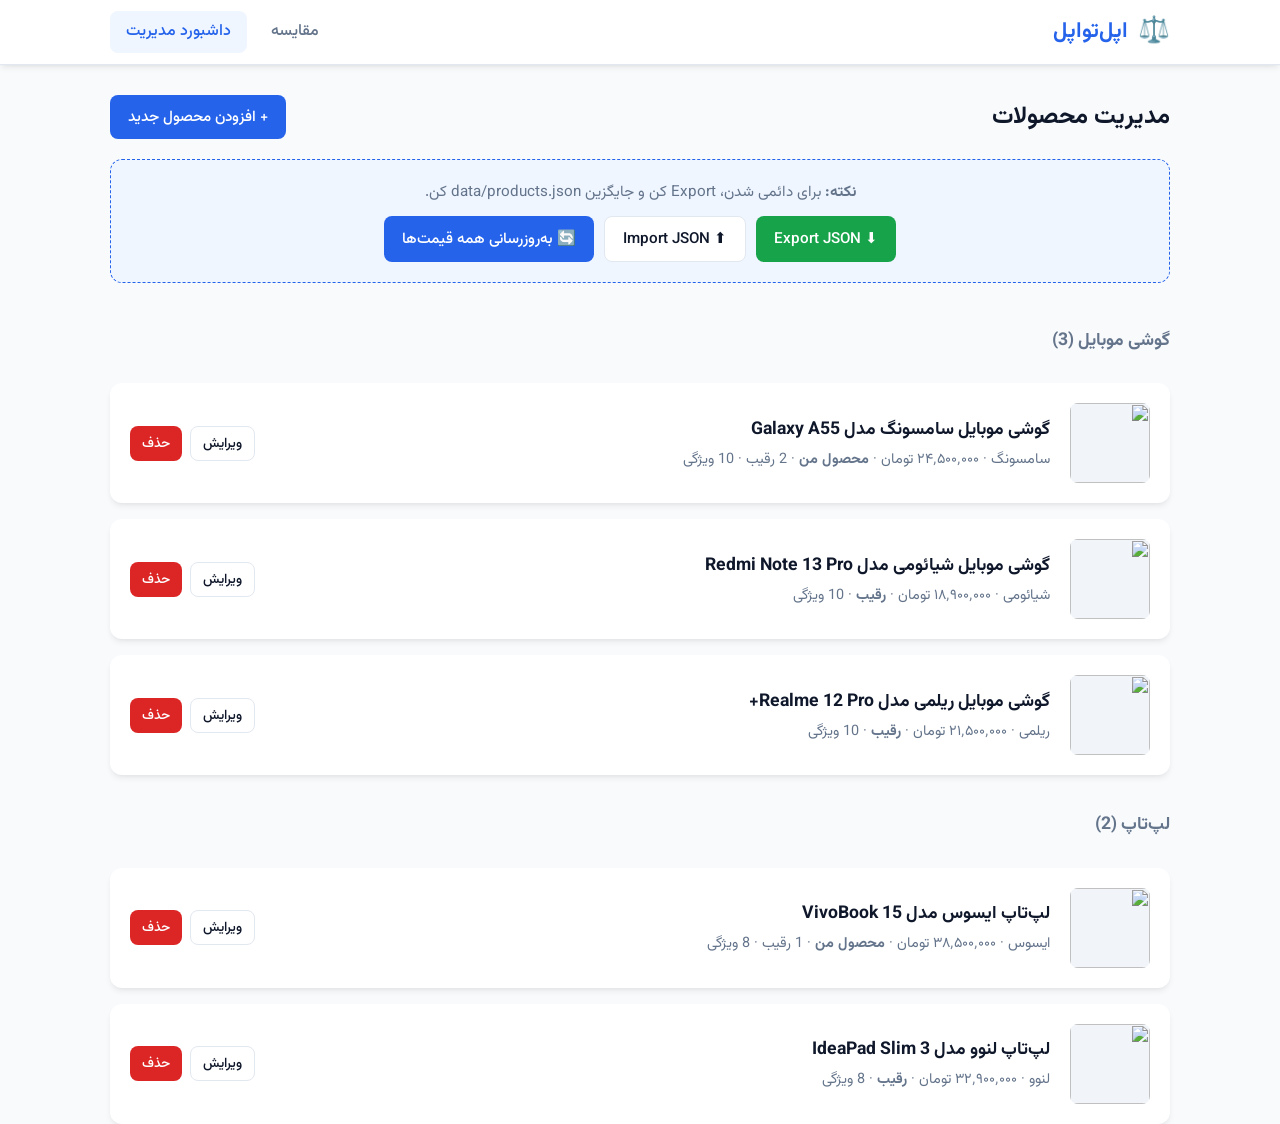
==== admin.html @ 021aa949 "Add price refresh (single + bulk) and lastPriceUpdate display" ====
<!DOCTYPE html>
<html lang="fa" dir="rtl">
<head>
  <meta charset="UTF-8">
  <meta name="viewport" content="width=device-width, initial-scale=1.0">
  <title>داشبورد مدیریت | اپل‌تو‌اپل</title>
  <link rel="stylesheet" href="css/style.css">
  <link href="https://fonts.googleapis.com/css2?family=Vazirmatn:wght@300;400;500;600;700&display=swap" rel="stylesheet">
</head>
<body>
  <header class="header">
    <div class="container">
      <div class="logo"><span class="logo-icon">⚖️</span><h1>اپل‌تو‌اپل</h1></div>
      <nav>
        <a href="index.html">مقایسه</a>
        <a href="admin.html" class="active">داشبورد مدیریت</a>
      </nav>
    </div>
  </header>
  <main class="container">
    <div class="admin-header">
      <h2>مدیریت محصولات</h2>
      <button class="btn btn-primary" onclick="openAddModal()">+ افزودن محصول جدید</button>
    </div>
    <div class="export-box">
      <p><strong>نکته:</strong> برای دائمی شدن، Export کن و جایگزین data/products.json کن.</p>
      <div class="export-actions">
        <button class="btn btn-success" onclick="exportJSON()">⬇ Export JSON</button>
        <button class="btn btn-outline" onclick="importJSON()">⬆ Import JSON</button>
        <button class="btn btn-primary" id="btnRefreshAllPrices" onclick="refreshAllPrices()">🔄 به‌روزرسانی همه قیمت‌ها</button>
      </div>
    </div>
    <div id="productList" class="product-list"></div>
  </main>
  <div class="modal-overlay" id="productModal">
    <div class="modal">
      <div class="modal-header"><h3 id="modalTitle">افزودن محصول</h3><button class="modal-close" onclick="closeModal()">×</button></div>
      <form id="productForm">
        <div class="modal-body">
          <div class="form-group"><label>نام *</label><input type="text" name="name" required></div>
          <div class="form-row">
            <div class="form-group"><label>برند</label><input type="text" name="brand"></div>
            <div class="form-group"><label>قیمت</label><input type="number" name="price"></div>
          </div>
          <div class="form-row">
            <div class="form-group"><label>نوع</label><select name="type"><option value="own">محصول من</option><option value="competitor">رقیب</option></select></div>
            <div class="form-group"><label>دسته</label><div style="display:flex;gap:6px"><select name="category" style="flex:1"></select><button type="button" class="btn btn-outline btn-sm" onclick="addNewCategory()">+</button></div></div>
          </div>
          <div class="form-group"><label>تصویر</label><input type="url" name="image"></div>
          <div class="form-group"><label>لینک دیجی‌کالا</label><div style="display:flex;gap:8px"><input type="url" name="digikalaUrl" style="flex:1"><button type="button" class="btn btn-primary btn-sm" onclick="tryFetchDigikala()">دریافت از دیجی‌کالا</button></div></div>
          <div class="form-group" id="competitorsSection"><label>رقبا</label><div id="competitorsSelectContainer" class="competitors-box"></div></div>
          <div class="form-group"><label>ویژگی‌ها</label><div class="features-editor"><div id="featuresContainer"></div><button type="button" class="btn btn-outline btn-sm" onclick="addFeatureRow()">+ ویژگی</button></div></div>
        </div>
        <div class="modal-footer"><button type="button" class="btn btn-outline" onclick="closeModal()">انصراف</button><button type="submit" class="btn btn-primary">ذخیره</button></div>
      </form>
    </div>
  </div>
  <div id="toast" class="toast"></div>
  <script src="js/digikala.js"></script>
  <script src="js/app-part1.js"></script>
  <script src="js/app-part2.js"></script>
</body>
</html>
---- css/style.css ----
:root {
  --primary: #2563eb;
  --primary-dark: #1d4ed8;
  --success: #16a34a;
  --danger: #dc2626;
  --warning: #d97706;
  --bg: #f8fafc;
  --card: #ffffff;
  --text: #0f172a;
  --text-muted: #64748b;
  --border: #e2e8f0;
  --shadow: 0 4px 6px -1px rgb(0 0 0 / 0.07), 0 2px 4px -2px rgb(0 0 0 / 0.05);
  --radius: 12px;
}

* {
  margin: 0;
  padding: 0;
  box-sizing: border-box;
}

body {
  font-family: 'Vazirmatn', Tahoma, sans-serif;
  background: var(--bg);
  color: var(--text);
  line-height: 1.6;
  min-height: 100vh;
}

.container {
  max-width: 1100px;
  margin: 0 auto;
  padding: 0 20px;
}

/* Header */
.header {
  background: var(--card);
  border-bottom: 1px solid var(--border);
  position: sticky;
  top: 0;
  z-index: 100;
  box-shadow: var(--shadow);
}

.header .container {
  display: flex;
  align-items: center;
  justify-content: space-between;
  height: 64px;
}

.logo {
  display: flex;
  align-items: center;
  gap: 10px;
}

.logo-icon {
  font-size: 1.6rem;
}

.logo h1 {
  font-size: 1.35rem;
  font-weight: 700;
  color: var(--primary);
}

nav {
  display: flex;
  gap: 8px;
}

nav a {
  text-decoration: none;
  color: var(--text-muted);
  padding: 8px 16px;
  border-radius: 8px;
  font-weight: 500;
  transition: all 0.2s;
}

nav a:hover,
nav a.active {
  background: #eff6ff;
  color: var(--primary);
}

/* Hero */
.hero {
  text-align: center;
  padding: 40px 0 30px;
}

.hero h2 {
  font-size: 1.8rem;
  margin-bottom: 8px;
}

.hero p {
  color: var(--text-muted);
  font-size: 1.05rem;
}

/* Compare Controls */
.compare-controls {
  display: flex;
  align-items: flex-end;
  gap: 20px;
  background: var(--card);
  padding: 24px;
  border-radius: var(--radius);
  box-shadow: var(--shadow);
  margin-bottom: 30px;
  flex-wrap: wrap;
  justify-content: center;
}

.select-group {
  flex: 1;
  min-width: 220px;
}

.select-group label {
  display: block;
  font-size: 0.9rem;
  font-weight: 500;
  margin-bottom: 6px;
  color: var(--text-muted);
}

select {
  width: 100%;
  padding: 12px 14px;
  border: 1.5px solid var(--border);
  border-radius: 8px;
  font-family: inherit;
  font-size: 1rem;
  background: white;
  cursor: pointer;
  transition: border-color 0.2s;
}

select:focus {
  outline: none;
  border-color: var(--primary);
}

.vs-badge {
  background: var(--primary);
  color: white;
  font-weight: 700;
  font-size: 0.9rem;
  padding: 10px 16px;
  border-radius: 50px;
  align-self: center;
}

/* Comparison Result */
.comparison-result {
  margin-bottom: 50px;
}

.product-cards {
  display: grid;
  grid-template-columns: 1fr 1fr;
  gap: 20px;
  margin-bottom: 30px;
}

.product-card {
  background: var(--card);
  border-radius: var(--radius);
  box-shadow: var(--shadow);
  overflow: hidden;
  border: 2px solid transparent;
  transition: border-color 0.2s;
}

.product-card.winner {
  border-color: var(--success);
}

.product-card .card-header {
  padding: 20px;
  text-align: center;
  border-bottom: 1px solid var(--border);
  position: relative;
}

.product-card .card-header img {
  width: 140px;
  height: 140px;
  object-fit: contain;
  margin-bottom: 12px;
  background: #f1f5f9;
  border-radius: 8px;
}

.product-card .card-header h3 {
  font-size: 1.15rem;
  margin-bottom: 4px;
}

.product-card .price {
  color: var(--primary);
  font-weight: 700;
  font-size: 1.2rem;
}

.product-card .brand {
  color: var(--text-muted);
  font-size: 0.9rem;
}

.badge-own {
  position: absolute;
  top: 12px;
  right: 12px;
  background: var(--primary);
  color: white;
  font-size: 0.75rem;
  padding: 3px 10px;
  border-radius: 20px;
}

.badge-competitor {
  position: absolute;
  top: 12px;
  right: 12px;
  background: var(--warning);
  color: white;
  font-size: 0.75rem;
  padding: 3px 10px;
  border-radius: 20px;
}

/* Features Table */
.features-table {
  background: var(--card);
  border-radius: var(--radius);
  box-shadow: var(--shadow);
  overflow: hidden;
}

.features-table table {
  width: 100%;
  border-collapse: collapse;
}

.features-table th,
.features-table td {
  padding: 14px 18px;
  text-align: center;
  border-bottom: 1px solid var(--border);
}

.features-table th {
  background: #f1f5f9;
  font-weight: 600;
  font-size: 0.95rem;
}

.features-table td:first-child {
  text-align: right;
  font-weight: 500;
  background: #f8fafc;
  width: 30%;
}

.features-table tr:last-child td {
  border-bottom: none;
}

.features-table .better {
  background: #dcfce7;
  color: var(--success);
  font-weight: 600;
}

.features-table .worse {
  background: #fee2e2;
  color: var(--danger);
}

.features-table .equal {
  background: #f1f5f9;
}

.digikala-link {
  display: inline-block;
  margin-top: 10px;
  font-size: 0.85rem;
  color: var(--primary);
  text-decoration: none;
}

.digikala-link:hover {
  text-decoration: underline;
}

/* Empty State */
.empty-state {
  text-align: center;
  padding: 60px 20px;
  color: var(--text-muted);
}

.empty-icon {
  font-size: 3.5rem;
  margin-bottom: 16px;
}

.empty-state h3 {
  font-size: 1.3rem;
  color: var(--text);
  margin-bottom: 8px;
}

.hidden {
  display: none !important;
}

/* Footer */
.footer {
  text-align: center;
  padding: 30px 0;
  color: var(--text-muted);
  font-size: 0.9rem;
  border-top: 1px solid var(--border);
  margin-top: 40px;
}

/* Admin Page */
.admin-header {
  display: flex;
  justify-content: space-between;
  align-items: center;
  margin: 30px 0 20px;
  flex-wrap: wrap;
  gap: 12px;
}

.admin-header h2 {
  font-size: 1.5rem;
}

.btn {
  display: inline-flex;
  align-items: center;
  gap: 6px;
  padding: 10px 18px;
  border: none;
  border-radius: 8px;
  font-family: inherit;
  font-size: 0.95rem;
  font-weight: 500;
  cursor: pointer;
  transition: all 0.2s;
  text-decoration: none;
}

.btn-primary {
  background: var(--primary);
  color: white;
}

.btn-primary:hover {
  background: var(--primary-dark);
}

.btn-success {
  background: var(--success);
  color: white;
}

.btn-danger {
  background: var(--danger);
  color: white;
}

.btn-outline {
  background: white;
  border: 1.5px solid var(--border);
  color: var(--text);
}

.btn-outline:hover {
  border-color: var(--primary);
  color: var(--primary);
}

.btn-sm {
  padding: 6px 12px;
  font-size: 0.85rem;
}

/* Product List */
.product-list {
  display: grid;
  gap: 16px;
}

.product-item {
  background: var(--card);
  border-radius: var(--radius);
  box-shadow: var(--shadow);
  padding: 20px;
  display: flex;
  align-items: center;
  gap: 20px;
  flex-wrap: wrap;
}

.product-item img {
  width: 80px;
  height: 80px;
  object-fit: contain;
  background: #f1f5f9;
  border-radius: 8px;
}

.product-item .info {
  flex: 1;
  min-width: 200px;
}

.product-item .info h3 {
  font-size: 1.1rem;
  margin-bottom: 4px;
}

.product-item .info .meta {
  color: var(--text-muted);
  font-size: 0.9rem;
}

.product-item .actions {
  display: flex;
  gap: 8px;
  flex-wrap: wrap;
}

/* Modal */
.modal-overlay {
  position: fixed;
  inset: 0;
  background: rgba(15, 23, 42, 0.5);
  display: flex;
  align-items: center;
  justify-content: center;
  z-index: 200;
  padding: 20px;
  opacity: 0;
  visibility: hidden;
  transition: all 0.25s;
}

.modal-overlay.open {
  opacity: 1;
  visibility: visible;
}

.modal {
  background: var(--card);
  border-radius: var(--radius);
  width: 100%;
  max-width: 640px;
  max-height: 90vh;
  overflow-y: auto;
  box-shadow: 0 20px 40px rgba(0,0,0,0.15);
  transform: translateY(20px);
  transition: transform 0.25s;
}

.modal-overlay.open .modal {
  transform: translateY(0);
}

.modal-header {
  display: flex;
  justify-content: space-between;
  align-items: center;
  padding: 18px 24px;
  border-bottom: 1px solid var(--border);
}

.modal-header h3 {
  font-size: 1.2rem;
}

.modal-close {
  background: none;
  border: none;
  font-size: 1.5rem;
  cursor: pointer;
  color: var(--text-muted);
  line-height: 1;
}

.modal-body {
  padding: 24px;
}

.form-group {
  margin-bottom: 18px;
}

.form-group label {
  display: block;
  font-weight: 500;
  margin-bottom: 6px;
  font-size: 0.9rem;
}

.form-group input,
.form-group textarea,
.form-group select {
  width: 100%;
  padding: 10px 14px;
  border: 1.5px solid var(--border);
  border-radius: 8px;
  font-family: inherit;
  font-size: 0.95rem;
  transition: border-color 0.2s;
}

.form-group input:focus,
.form-group textarea:focus {
  outline: none;
  border-color: var(--primary);
}

.form-row {
  display: grid;
  grid-template-columns: 1fr 1fr;
  gap: 16px;
}

.features-editor {
  border: 1.5px solid var(--border);
  border-radius: 8px;
  padding: 12px;
  background: #f8fafc;
}

.feature-row {
  display: flex;
  gap: 8px;
  margin-bottom: 8px;
  align-items: center;
}

.feature-row input {
  flex: 1;
  padding: 8px 12px;
  border: 1px solid var(--border);
  border-radius: 6px;
  font-family: inherit;
}

.feature-row .btn-remove {
  background: #fee2e2;
  color: var(--danger);
  border: none;
  width: 36px;
  height: 36px;
  border-radius: 6px;
  cursor: pointer;
  font-size: 1.1rem;
}

.modal-footer {
  padding: 16px 24px;
  border-top: 1px solid var(--border);
  display: flex;
  justify-content: flex-end;
  gap: 10px;
}

/* Toast */
.toast {
  position: fixed;
  bottom: 30px;
  left: 50%;
  transform: translateX(-50%) translateY(100px);
  background: #0f172a;
  color: white;
  padding: 14px 24px;
  border-radius: 10px;
  font-size: 0.95rem;
  z-index: 300;
  opacity: 0;
  transition: all 0.3s;
  box-shadow: 0 10px 25px rgba(0,0,0,0.2);
}

.toast.show {
  transform: translateX(-50%) translateY(0);
  opacity: 1;
}

.toast.success {
  background: var(--success);
}

.toast.error {
  background: var(--danger);
}

/* Export / Import box */
.export-box {
  background: #eff6ff;
  border: 1.5px dashed var(--primary);
  border-radius: var(--radius);
  padding: 20px;
  margin-bottom: 24px;
  text-align: center;
}

.export-box p {
  margin-bottom: 12px;
  color: var(--text-muted);
  font-size: 0.95rem;
}

.export-actions {
  display: flex;
  gap: 10px;
  justify-content: center;
  flex-wrap: wrap;
}

/* Responsive */
@media (max-width: 700px) {
  .product-cards {
    grid-template-columns: 1fr;
  }

  .compare-controls {
    flex-direction: column;
    align-items: stretch;
  }

  .vs-badge {
    align-self: center;
  }

  .form-row {
    grid-template-columns: 1fr;
  }

  .product-item {
    flex-direction: column;
    text-align: center;
  }

  .product-item .actions {
    justify-content: center;
  }
}

/* Competitors multi-select box */
.competitors-box {
  background: white;
  border: 1.5px solid var(--border);
  border-radius: 8px;
  padding: 10px 12px;
  min-height: 48px;
  max-height: 160px;
  overflow-y: auto;
  display: flex;
  flex-wrap: wrap;
  gap: 8px;
  align-items: flex-start;
}

.competitors-box .hint {
  color: var(--text-muted);
  font-size: 0.9rem;
}

.competitor-chip {
  display: inline-flex;
  align-items: center;
  gap: 6px;
  background: #f1f5f9;
  border: 1px solid var(--border);
  border-radius: 20px;
  padding: 5px 12px;
  font-size: 0.85rem;
  cursor: pointer;
  transition: all 0.15s;
  user-select: none;
}

.competitor-chip:hover {
  border-color: var(--primary);
}

.competitor-chip.selected {
  background: #dbeafe;
  border-color: var(--primary);
  color: var(--primary);
  font-weight: 500;
}

.competitor-chip input {
  display: none;
}

/* Multi-column comparison */
.product-cards.multi {
  display: grid;
  gap: 16px;
}

.product-cards.multi.cols-2 { grid-template-columns: repeat(2, 1fr); }
.product-cards.multi.cols-3 { grid-template-columns: repeat(3, 1fr); }
.product-cards.multi.cols-4 { grid-template-columns: repeat(4, 1fr); }

@media (max-width: 900px) {
  .product-cards.multi.cols-3,
  .product-cards.multi.cols-4 {
    grid-template-columns: repeat(2, 1fr);
  }
}

@media (max-width: 600px) {
  .product-cards.multi {
    grid-template-columns: 1fr !important;
  }
}

.features-table th:first-child,
.features-table td:first-child {
  position: sticky;
  right: 0;
  z-index: 1;
}

.category-badge {
  display: inline-block;
  background: #f1f5f9;
  color: var(--text-muted);
  font-size: 0.75rem;
  padding: 2px 8px;
  border-radius: 12px;
  margin-top: 4px;
}
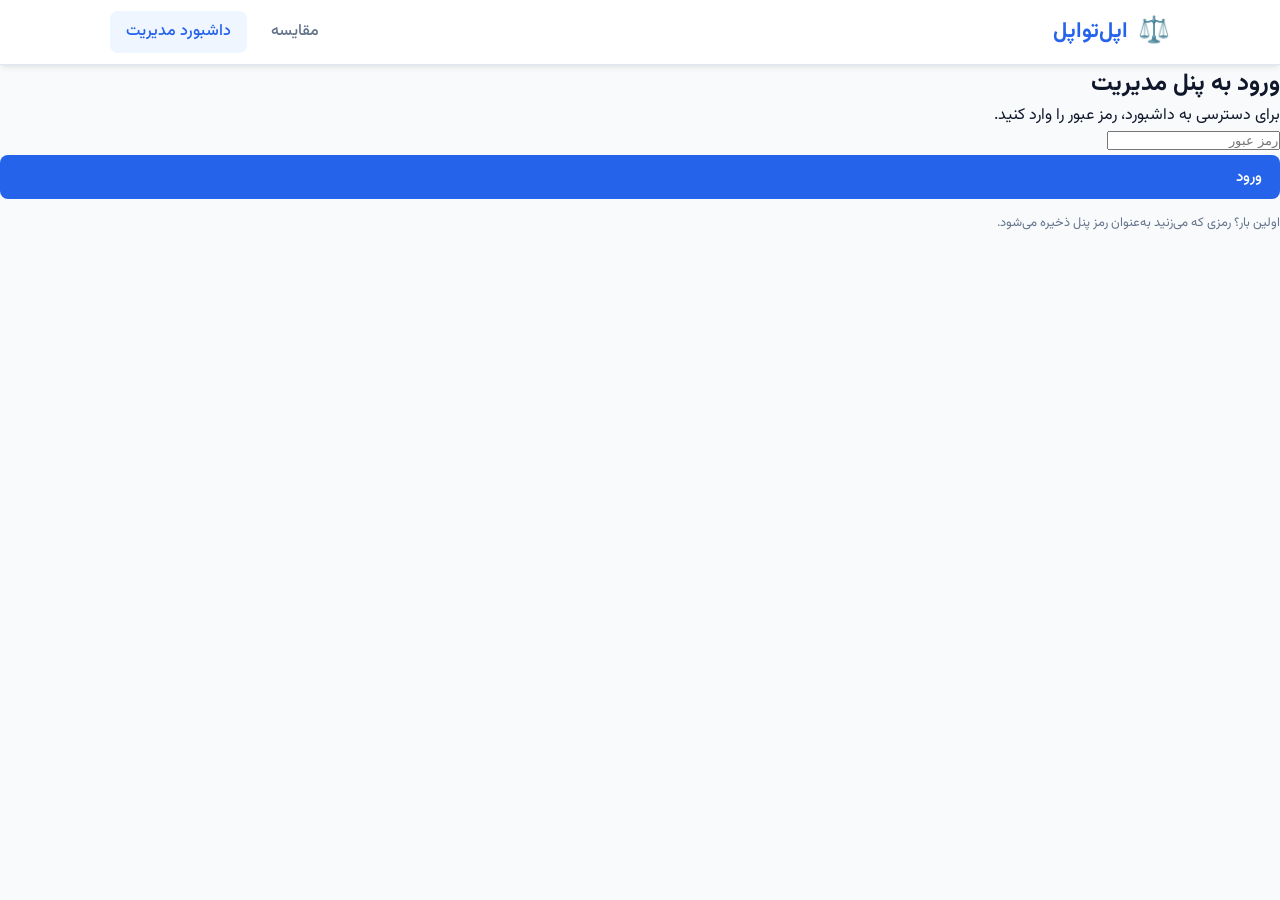
==== commit 3f6ff7f5: "Admin login gate + auth script" ====
--- a/admin.html
+++ b/admin.html
@@ -17,10 +17,24 @@
       </nav>
     </div>
   </header>
-  <main class="container">
+
+  <div id="loginGate" class="login-gate">
+    <h2>ورود به پنل مدیریت</h2>
+    <p>برای دسترسی به داشبورد، رمز عبور را وارد کنید.</p>
+    <div id="loginError" class="login-error" style="display:none"></div>
+    <input type="password" id="adminPassword" placeholder="رمز عبور" autocomplete="current-password">
+    <button class="btn btn-primary" style="width:100%" onclick="tryAdminLogin()">ورود</button>
+    <p style="margin-top:14px;font-size:0.8rem;color:var(--text-muted)">اولین بار؟ رمزی که می‌زنید به‌عنوان رمز پنل ذخیره می‌شود.</p>
+  </div>
+
+  <main class="container" id="adminMain" style="display:none">
     <div class="admin-header">
       <h2>مدیریت محصولات</h2>
-      <button class="btn btn-primary" onclick="openAddModal()">+ افزودن محصول جدید</button>
+      <div style="display:flex;gap:8px;flex-wrap:wrap">
+        <button class="btn btn-outline btn-sm" onclick="changeAdminPassword()">تغییر رمز</button>
+        <button class="btn btn-outline btn-sm" onclick="adminLogout()">خروج</button>
+        <button class="btn btn-primary" onclick="openAddModal()">+ افزودن محصول جدید</button>
+      </div>
     </div>
     <div class="export-box">
       <p><strong>نکته:</strong> برای دائمی شدن، Export کن و جایگزین data/products.json کن.</p>
@@ -32,6 +46,7 @@
     </div>
     <div id="productList" class="product-list"></div>
   </main>
+
   <div class="modal-overlay" id="productModal">
     <div class="modal">
       <div class="modal-header"><h3 id="modalTitle">افزودن محصول</h3><button class="modal-close" onclick="closeModal()">×</button></div>
@@ -59,5 +74,6 @@
   <script src="js/digikala.js"></script>
   <script src="js/app-part1.js"></script>
   <script src="js/app-part2.js"></script>
+  <script src="js/admin-auth.js"></script>
 </body>
 </html>
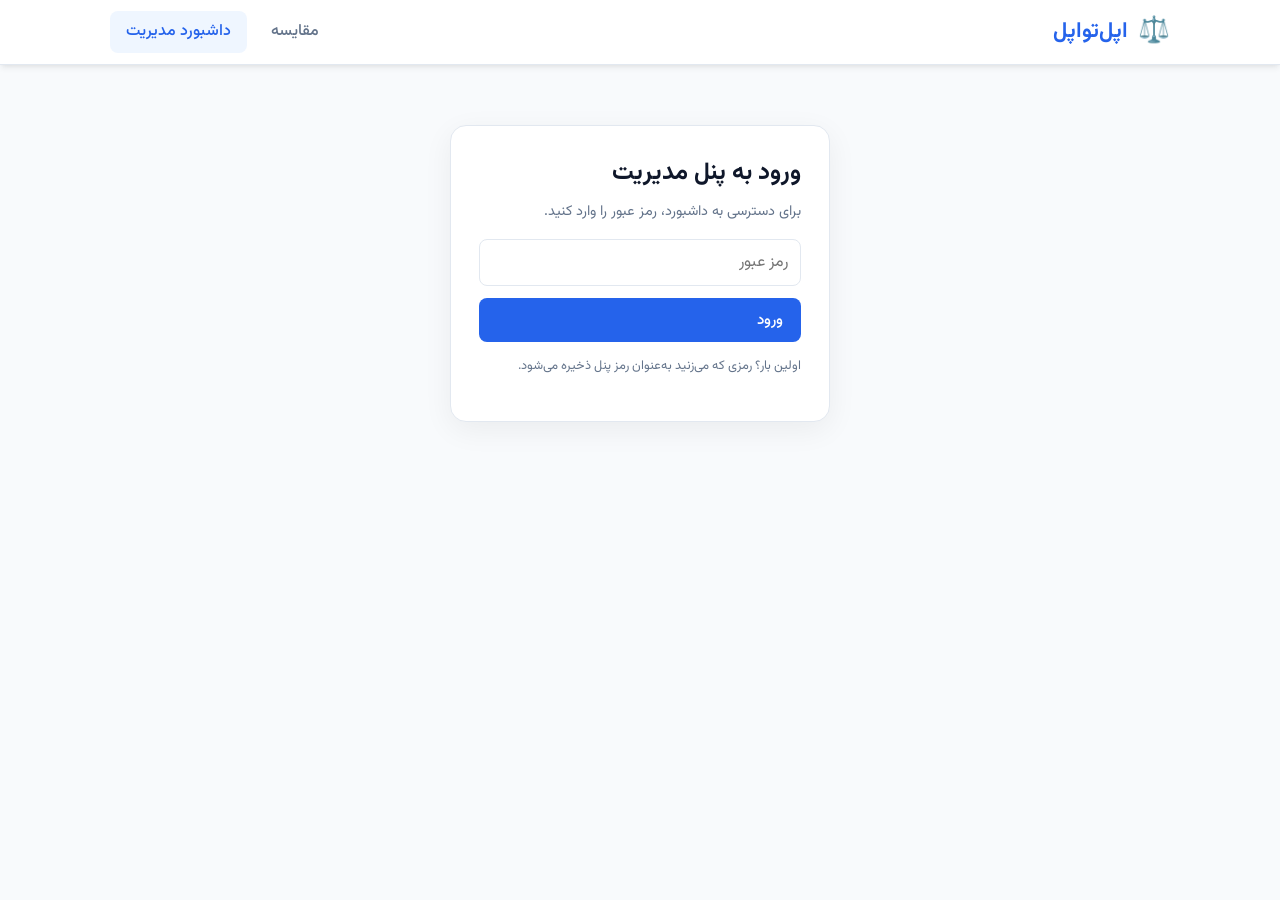
==== commit cdfe00e2: "Load compare.css on admin for login styles" ====
--- a/admin.html
+++ b/admin.html
@@ -5,6 +5,7 @@
   <meta name="viewport" content="width=device-width, initial-scale=1.0">
   <title>داشبورد مدیریت | اپل‌تو‌اپل</title>
   <link rel="stylesheet" href="css/style.css">
+  <link rel="stylesheet" href="css/compare.css">
   <link href="https://fonts.googleapis.com/css2?family=Vazirmatn:wght@300;400;500;600;700&display=swap" rel="stylesheet">
 </head>
 <body>
--- a/css/compare.css
+++ b/css/compare.css
@@ -0,0 +1,37 @@
+/* Comparison aligned table */
+.compare-toolbar{display:flex;gap:10px;flex-wrap:wrap;margin-bottom:16px}
+.compare-table-wrap{overflow-x:auto;border-radius:12px;border:1px solid var(--border,#e5e7eb);background:#fff}
+.compare-table{width:100%;border-collapse:collapse;min-width:640px}
+.compare-table th,.compare-table td{border:1px solid var(--border,#e5e7eb);padding:10px 12px;vertical-align:top;text-align:center}
+.compare-table th.feat-col,.compare-table td.feat-col{text-align:right;background:#f8fafc;font-weight:600;width:140px;min-width:120px;position:sticky;right:0;z-index:2}
+.compare-table thead th.product-col{background:#fff;min-width:160px;max-width:220px}
+.cmp-head{display:flex;flex-direction:column;align-items:center;gap:6px}
+.cmp-img{width:100px;height:100px;object-fit:contain;border-radius:8px;background:#f9fafb}
+.cmp-name{font-size:.9rem;font-weight:600;line-height:1.4}
+.cmp-brand{font-size:.8rem;color:var(--text-muted,#6b7280)}
+.cmp-price{font-size:1rem;font-weight:700;color:var(--primary,#2563eb)}
+.cmp-updated{font-size:.72rem;color:var(--text-muted,#6b7280)}
+.cmp-link{font-size:.75rem;color:var(--primary,#2563eb);text-decoration:none}
+.btn-history{border:1px solid var(--border,#e5e7eb);background:#f8fafc;border-radius:6px;padding:4px 8px;font-size:.75rem;cursor:pointer;font-family:inherit}
+.btn-history:hover{background:#eef2ff}
+.compare-table td.better{background:#ecfdf5;color:#065f46}
+.compare-table td.worse{background:#fef2f2;color:#991b1b}
+.compare-table td.equal{background:#fff}
+.price-history-list{list-style:none;padding:0;margin:0}
+.price-history-list li{display:flex;justify-content:space-between;padding:6px 0;border-bottom:1px solid #f1f5f9;font-size:.9rem}
+.ai-box{margin-top:20px;padding:16px;border-radius:12px;border:1px solid #c7d2fe;background:#eef2ff}
+.ai-box.hidden{display:none}
+.ai-box-header{display:flex;justify-content:space-between;align-items:center;margin-bottom:10px}
+.ai-text{white-space:pre-wrap;font-family:inherit;font-size:.9rem;line-height:1.7;background:#fff;padding:12px;border-radius:8px;max-height:360px;overflow:auto}
+.ai-hint{font-size:.8rem;color:var(--text-muted,#6b7280);margin-top:8px}
+.login-gate{max-width:380px;margin:60px auto;padding:28px;border-radius:16px;border:1px solid var(--border,#e5e7eb);background:#fff;box-shadow:0 8px 30px rgba(0,0,0,.06)}
+.login-gate h2{margin:0 0 8px}
+.login-gate p{color:var(--text-muted);font-size:.9rem;margin-bottom:16px}
+.login-gate input{width:100%;padding:10px 12px;border-radius:8px;border:1px solid var(--border,#e5e7eb);font-family:inherit;font-size:1rem;margin-bottom:12px}
+.login-error{color:#b91c1c;font-size:.85rem;margin-bottom:8px}
+@media print{
+.header,.footer,.compare-controls,.hero,.compare-toolbar,.btn-history,.cmp-link,nav,.ai-hint,#btnCopyAi{display:none!important}
+.compare-table-wrap{border:none;overflow:visible}
+.compare-table{min-width:0}
+body{background:#fff}
+}
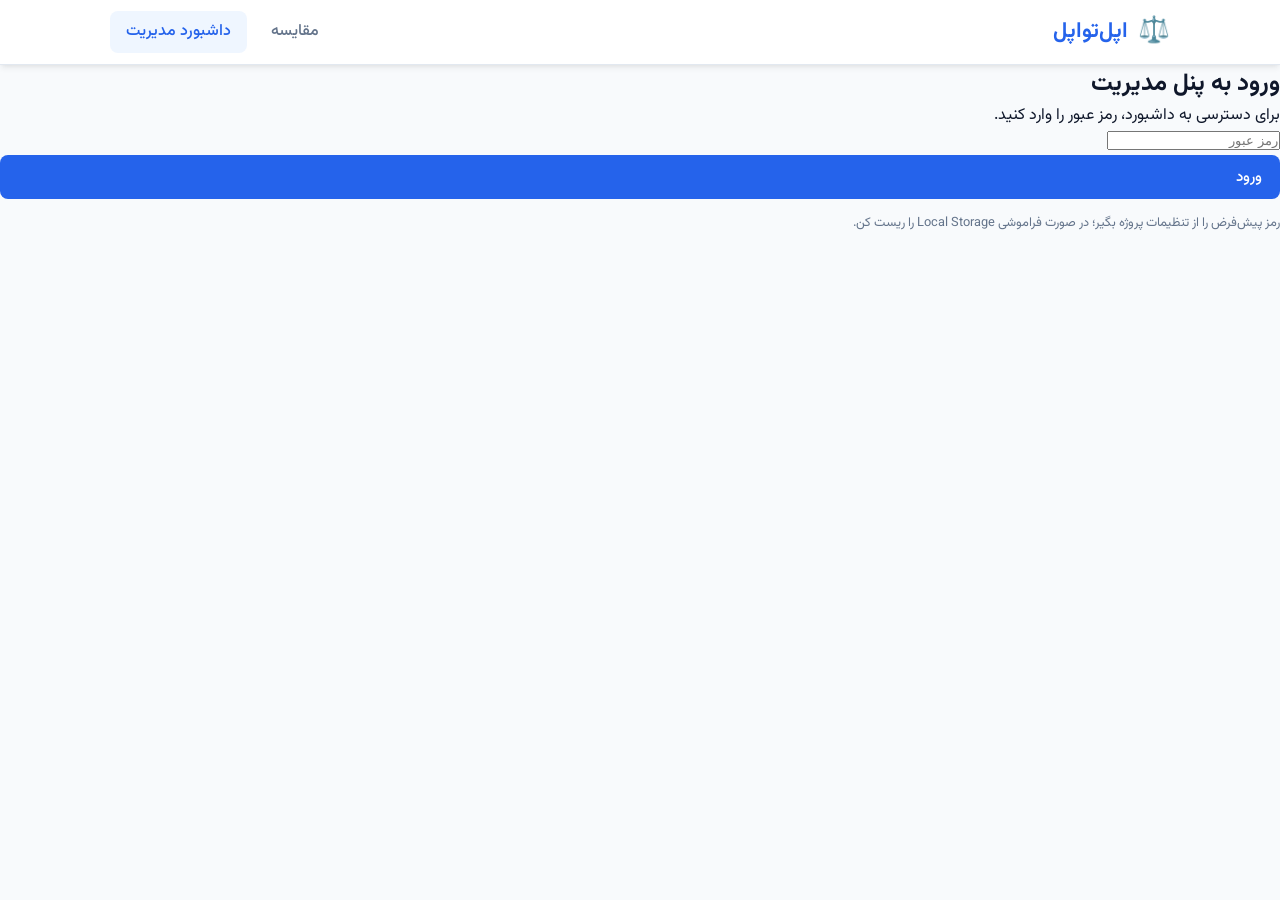
==== commit 7335f075: "Add full category management: rename and delete default categories" ====
--- a/admin.html
+++ b/admin.html
@@ -25,7 +25,7 @@
     <div id="loginError" class="login-error" style="display:none"></div>
     <input type="password" id="adminPassword" placeholder="رمز عبور" autocomplete="current-password">
     <button class="btn btn-primary" style="width:100%" onclick="tryAdminLogin()">ورود</button>
-    <p style="margin-top:14px;font-size:0.8rem;color:var(--text-muted)">اولین بار؟ رمزی که می‌زنید به‌عنوان رمز پنل ذخیره می‌شود.</p>
+    <p style="margin-top:14px;font-size:0.8rem;color:var(--text-muted)">رمز پیش‌فرض را از تنظیمات پروژه بگیر؛ در صورت فراموشی Local Storage را ریست کن.</p>
   </div>
 
   <main class="container" id="adminMain" style="display:none">
@@ -45,6 +45,16 @@
         <button class="btn btn-primary" id="btnRefreshAllPrices" onclick="refreshAllPrices()">🔄 به‌روزرسانی همه قیمت‌ها</button>
       </div>
     </div>
+
+    <section class="category-manager" id="categoryManager">
+      <div class="cat-manager-header">
+        <h3>مدیریت دسته‌بندی‌ها</h3>
+        <button type="button" class="btn btn-outline btn-sm" onclick="addNewCategory()">+ دسته جدید</button>
+      </div>
+      <p class="cat-manager-hint">دسته‌های پیش‌فرض را می‌توانی تغییر نام بدهی یا حذف کنی. با تغییر نام، محصولات همان دسته هم به‌روز می‌شوند.</p>
+      <div id="categoryList" class="category-list"></div>
+    </section>
+
     <div id="productList" class="product-list"></div>
   </main>
 
--- a/css/compare.css
+++ b/css/compare.css
@@ -1,37 +1,290 @@
-/* Comparison aligned table */
-.compare-toolbar{display:flex;gap:10px;flex-wrap:wrap;margin-bottom:16px}
-.compare-table-wrap{overflow-x:auto;border-radius:12px;border:1px solid var(--border,#e5e7eb);background:#fff}
-.compare-table{width:100%;border-collapse:collapse;min-width:640px}
-.compare-table th,.compare-table td{border:1px solid var(--border,#e5e7eb);padding:10px 12px;vertical-align:top;text-align:center}
-.compare-table th.feat-col,.compare-table td.feat-col{text-align:right;background:#f8fafc;font-weight:600;width:140px;min-width:120px;position:sticky;right:0;z-index:2}
-.compare-table thead th.product-col{background:#fff;min-width:160px;max-width:220px}
-.cmp-head{display:flex;flex-direction:column;align-items:center;gap:6px}
-.cmp-img{width:100px;height:100px;object-fit:contain;border-radius:8px;background:#f9fafb}
-.cmp-name{font-size:.9rem;font-weight:600;line-height:1.4}
-.cmp-brand{font-size:.8rem;color:var(--text-muted,#6b7280)}
-.cmp-price{font-size:1rem;font-weight:700;color:var(--primary,#2563eb)}
-.cmp-updated{font-size:.72rem;color:var(--text-muted,#6b7280)}
-.cmp-link{font-size:.75rem;color:var(--primary,#2563eb);text-decoration:none}
-.btn-history{border:1px solid var(--border,#e5e7eb);background:#f8fafc;border-radius:6px;padding:4px 8px;font-size:.75rem;cursor:pointer;font-family:inherit}
-.btn-history:hover{background:#eef2ff}
-.compare-table td.better{background:#ecfdf5;color:#065f46}
-.compare-table td.worse{background:#fef2f2;color:#991b1b}
-.compare-table td.equal{background:#fff}
-.price-history-list{list-style:none;padding:0;margin:0}
-.price-history-list li{display:flex;justify-content:space-between;padding:6px 0;border-bottom:1px solid #f1f5f9;font-size:.9rem}
-.ai-box{margin-top:20px;padding:16px;border-radius:12px;border:1px solid #c7d2fe;background:#eef2ff}
-.ai-box.hidden{display:none}
-.ai-box-header{display:flex;justify-content:space-between;align-items:center;margin-bottom:10px}
-.ai-text{white-space:pre-wrap;font-family:inherit;font-size:.9rem;line-height:1.7;background:#fff;padding:12px;border-radius:8px;max-height:360px;overflow:auto}
-.ai-hint{font-size:.8rem;color:var(--text-muted,#6b7280);margin-top:8px}
-.login-gate{max-width:380px;margin:60px auto;padding:28px;border-radius:16px;border:1px solid var(--border,#e5e7eb);background:#fff;box-shadow:0 8px 30px rgba(0,0,0,.06)}
-.login-gate h2{margin:0 0 8px}
-.login-gate p{color:var(--text-muted);font-size:.9rem;margin-bottom:16px}
-.login-gate input{width:100%;padding:10px 12px;border-radius:8px;border:1px solid var(--border,#e5e7eb);font-family:inherit;font-size:1rem;margin-bottom:12px}
-.login-error{color:#b91c1c;font-size:.85rem;margin-bottom:8px}
-@media print{
-.header,.footer,.compare-controls,.hero,.compare-toolbar,.btn-history,.cmp-link,nav,.ai-hint,#btnCopyAi{display:none!important}
-.compare-table-wrap{border:none;overflow:visible}
-.compare-table{min-width:0}
-body{background:#fff}
-}
+/* ===== Comparison layout — responsive, equal columns ===== */
+:root {
+  --cmp-feat-w: 132px;
+  --cmp-radius: 14px;
+  --cmp-gap: 12px;
+}
+
+.compare-toolbar {
+  display: flex;
+  gap: 10px;
+  flex-wrap: wrap;
+  margin-bottom: 14px;
+  align-items: center;
+  justify-content: space-between;
+}
+.compare-toolbar .left,
+.compare-toolbar .right {
+  display: flex;
+  gap: 8px;
+  flex-wrap: wrap;
+  align-items: center;
+}
+.compare-meta {
+  font-size: 0.85rem;
+  color: var(--text-muted, #64748b);
+}
+
+.compare-table-wrap {
+  overflow-x: auto;
+  -webkit-overflow-scrolling: touch;
+  border-radius: var(--cmp-radius);
+  border: 1px solid var(--border, #e2e8f0);
+  background: #fff;
+  box-shadow: 0 1px 3px rgb(0 0 0 / 0.04);
+}
+
+.compare-table {
+  width: 100%;
+  border-collapse: separate;
+  border-spacing: 0;
+  table-layout: fixed;
+  min-width: 0;
+}
+
+.compare-table th,
+.compare-table td {
+  border-bottom: 1px solid var(--border, #e2e8f0);
+  border-left: 1px solid var(--border, #e2e8f0);
+  padding: 12px 10px;
+  vertical-align: top;
+  text-align: center;
+  word-break: break-word;
+  overflow-wrap: anywhere;
+}
+
+.compare-table th:last-child,
+.compare-table td:last-child {
+  border-left: none;
+}
+
+.compare-table th.feat-col,
+.compare-table td.feat-col {
+  text-align: right;
+  background: #f8fafc;
+  font-weight: 600;
+  width: var(--cmp-feat-w);
+  min-width: 100px;
+  max-width: 160px;
+  position: sticky;
+  right: 0;
+  z-index: 3;
+  border-left: 1px solid var(--border, #e2e8f0);
+  box-shadow: -4px 0 8px -4px rgb(0 0 0 / 0.06);
+}
+
+.compare-table thead th {
+  background: #fff;
+  position: sticky;
+  top: 0;
+  z-index: 2;
+}
+.compare-table thead th.feat-col {
+  z-index: 4;
+  background: #f1f5f9;
+}
+
+.compare-table thead th.product-col {
+  width: calc((100% - var(--cmp-feat-w)) / var(--product-cols, 2));
+  min-width: 140px;
+  vertical-align: top;
+  padding-top: 14px;
+  padding-bottom: 14px;
+}
+
+.cmp-head {
+  display: flex;
+  flex-direction: column;
+  align-items: center;
+  gap: 6px;
+  position: relative;
+  padding-top: 4px;
+}
+.cmp-remove {
+  position: absolute;
+  top: -6px;
+  left: 0;
+  width: 28px;
+  height: 28px;
+  border: none;
+  border-radius: 50%;
+  background: #fee2e2;
+  color: #b91c1c;
+  font-size: 1.1rem;
+  line-height: 1;
+  cursor: pointer;
+  display: flex;
+  align-items: center;
+  justify-content: center;
+  transition: background 0.15s, transform 0.15s;
+  z-index: 1;
+}
+.cmp-remove:hover {
+  background: #fecaca;
+  transform: scale(1.08);
+}
+.cmp-img-wrap {
+  width: 96px;
+  height: 96px;
+  border-radius: 12px;
+  background: #f8fafc;
+  border: 1px solid #f1f5f9;
+  display: flex;
+  align-items: center;
+  justify-content: center;
+  overflow: hidden;
+}
+.cmp-img {
+  max-width: 88px;
+  max-height: 88px;
+  object-fit: contain;
+}
+.cmp-name {
+  font-size: 0.88rem;
+  font-weight: 600;
+  line-height: 1.45;
+  max-width: 100%;
+}
+.cmp-brand {
+  font-size: 0.78rem;
+  color: var(--text-muted, #64748b);
+}
+.cmp-brand.ours {
+  color: #1d4ed8;
+  font-weight: 600;
+  background: #eff6ff;
+  padding: 2px 8px;
+  border-radius: 999px;
+}
+.cmp-price {
+  font-size: 0.95rem;
+  font-weight: 700;
+  color: var(--primary, #2563eb);
+}
+.cmp-updated {
+  font-size: 0.7rem;
+  color: var(--text-muted, #64748b);
+}
+.cmp-link {
+  font-size: 0.72rem;
+  color: var(--primary, #2563eb);
+  text-decoration: none;
+}
+.cmp-link:hover { text-decoration: underline; }
+.btn-history {
+  border: 1px solid var(--border, #e2e8f0);
+  background: #f8fafc;
+  border-radius: 8px;
+  padding: 4px 10px;
+  font-size: 0.72rem;
+  cursor: pointer;
+  font-family: inherit;
+}
+.btn-history:hover { background: #eef2ff; }
+
+.compare-table td.better { background: #ecfdf5; color: #065f46; font-weight: 500; }
+.compare-table td.worse { background: #fef2f2; color: #991b1b; }
+.compare-table td.equal { background: #fff; }
+.compare-table tbody tr:hover td.feat-col { background: #eef2ff; }
+
+.price-history-list { list-style: none; padding: 0; margin: 0; }
+.price-history-list li {
+  display: flex;
+  justify-content: space-between;
+  padding: 6px 0;
+  border-bottom: 1px solid #f1f5f9;
+  font-size: 0.9rem;
+}
+
+.ai-box {
+  margin-top: 18px;
+  padding: 18px;
+  border-radius: var(--cmp-radius);
+  border: 1px solid #bfdbfe;
+  background: linear-gradient(180deg, #eff6ff 0%, #f8fafc 100%);
+}
+.ai-box.hidden { display: none; }
+.ai-box-header {
+  display: flex;
+  justify-content: space-between;
+  align-items: center;
+  margin-bottom: 12px;
+  gap: 10px;
+  flex-wrap: wrap;
+}
+.ai-badge {
+  display: inline-flex;
+  align-items: center;
+  gap: 6px;
+  font-size: 0.75rem;
+  background: #dbeafe;
+  color: #1e40af;
+  padding: 3px 10px;
+  border-radius: 999px;
+  font-weight: 600;
+}
+.ai-text {
+  white-space: pre-wrap;
+  font-family: inherit;
+  font-size: 0.92rem;
+  line-height: 1.85;
+  background: #fff;
+  padding: 14px 16px;
+  border-radius: 10px;
+  border: 1px solid #e2e8f0;
+  max-height: 480px;
+  overflow: auto;
+}
+.ai-hint {
+  font-size: 0.8rem;
+  color: var(--text-muted, #64748b);
+  margin-top: 10px;
+}
+
+.compare-controls { align-items: stretch; }
+.competitors-box { min-height: 48px; max-height: 140px; }
+
+@media (max-width: 900px) {
+  :root { --cmp-feat-w: 110px; }
+  .compare-table thead th.product-col { min-width: 130px; }
+  .cmp-img-wrap { width: 80px; height: 80px; }
+  .cmp-img { max-width: 72px; max-height: 72px; }
+  .cmp-name { font-size: 0.82rem; }
+  .hero h2 { font-size: 1.4rem; }
+}
+
+@media (max-width: 640px) {
+  :root { --cmp-feat-w: 92px; }
+  .compare-controls { flex-direction: column; gap: 12px; }
+  .select-group { min-width: 0; width: 100%; }
+  .compare-table th,
+  .compare-table td { padding: 8px 6px; font-size: 0.82rem; }
+  .compare-table thead th.product-col { min-width: 120px; }
+  .cmp-img-wrap { width: 64px; height: 64px; }
+  .cmp-img { max-width: 56px; max-height: 56px; }
+  .cmp-remove { width: 24px; height: 24px; font-size: 0.95rem; top: -4px; }
+  .cmp-price { font-size: 0.85rem; }
+  .hero { padding: 24px 0 16px; }
+  .hero h2 { font-size: 1.2rem; }
+  .hero p { font-size: 0.92rem; }
+  .header .container { height: auto; min-height: 56px; padding: 10px 16px; flex-wrap: wrap; gap: 8px; }
+  .logo h1 { font-size: 1.1rem; }
+  nav a { padding: 6px 10px; font-size: 0.85rem; }
+  .ai-text { font-size: 0.85rem; padding: 12px; }
+}
+
+@media (min-width: 1400px) {
+  .container { max-width: 1280px; }
+  .compare-table thead th.product-col { min-width: 180px; }
+  .cmp-img-wrap { width: 110px; height: 110px; }
+  .cmp-img { max-width: 100px; max-height: 100px; }
+  .cmp-name { font-size: 0.95rem; }
+}
+
+@media print {
+  .header, .footer, .compare-controls, .hero, .compare-toolbar,
+  .btn-history, .cmp-link, .cmp-remove, nav, .ai-hint { display: none !important; }
+  .compare-table-wrap { border: none; overflow: visible; box-shadow: none; }
+  .compare-table { min-width: 0; }
+  body { background: #fff; }
+}
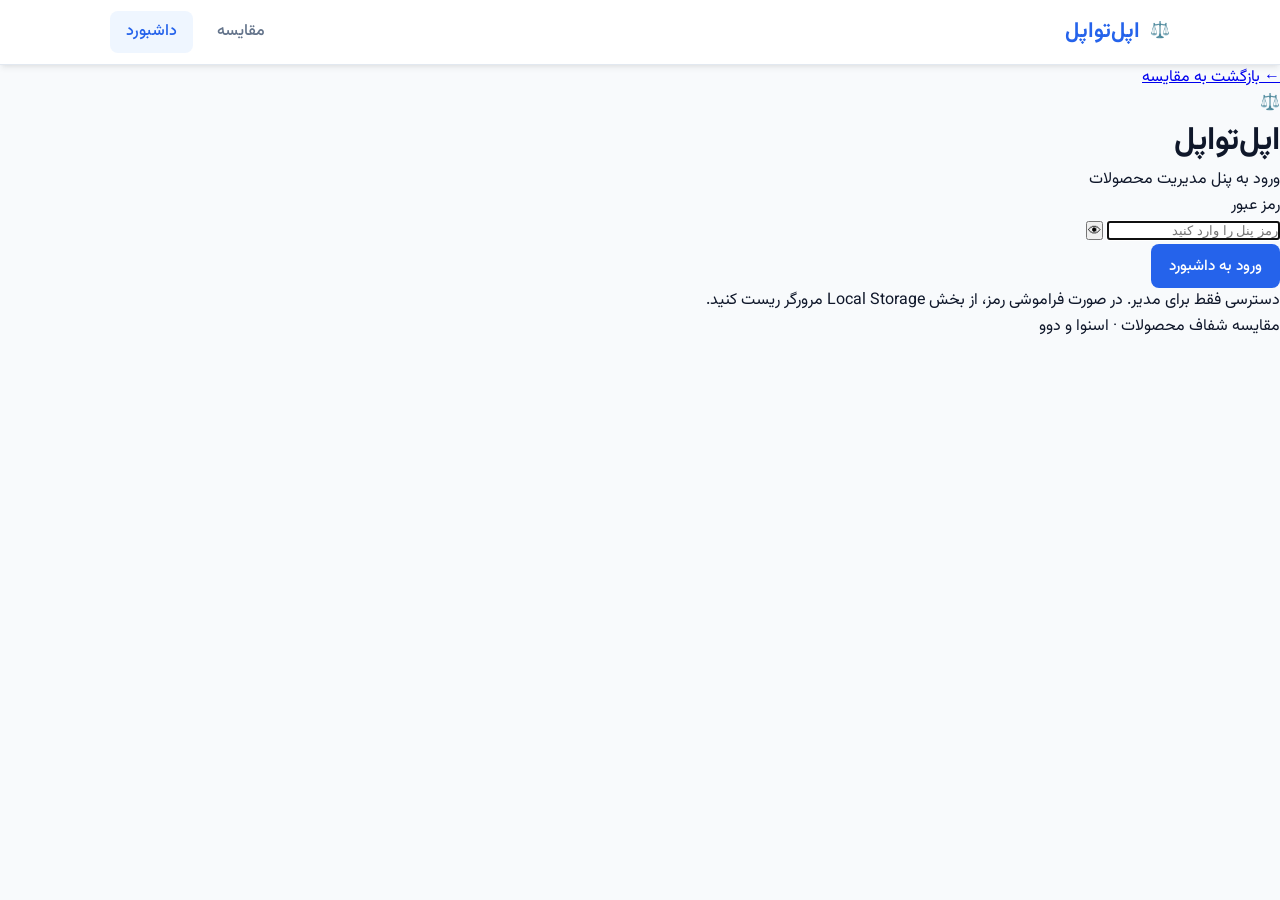
==== commit 6feac8a2: "P0 UI: modern admin login, hide nav before auth, design tokens" ====
--- a/admin.html
+++ b/admin.html
@@ -6,43 +6,78 @@
   <title>داشبورد مدیریت | اپل‌تو‌اپل</title>
   <link rel="stylesheet" href="css/style.css">
   <link rel="stylesheet" href="css/compare.css">
-  <link href="https://fonts.googleapis.com/css2?family=Vazirmatn:wght@300;400;500;600;700&display=swap" rel="stylesheet">
+  <link href="https://fonts.googleapis.com/css2?family=Vazirmatn:wght@300;400;500;600;700;800&display=swap" rel="stylesheet">
 </head>
-<body>
-  <header class="header">
+<body class="admin-page admin-locked">
+  <header class="header admin-header-nav" id="adminHeader">
     <div class="container">
-      <div class="logo"><span class="logo-icon">⚖️</span><h1>اپل‌تو‌اپل</h1></div>
+      <div class="logo"><span class="logo-mark" aria-hidden="true">⚖️</span><h1>اپل‌تو‌اپل</h1></div>
       <nav>
         <a href="index.html">مقایسه</a>
-        <a href="admin.html" class="active">داشبورد مدیریت</a>
+        <a href="admin.html" class="active">داشبورد</a>
       </nav>
     </div>
   </header>
 
-  <div id="loginGate" class="login-gate">
-    <h2>ورود به پنل مدیریت</h2>
-    <p>برای دسترسی به داشبورد، رمز عبور را وارد کنید.</p>
-    <div id="loginError" class="login-error" style="display:none"></div>
-    <input type="password" id="adminPassword" placeholder="رمز عبور" autocomplete="current-password">
-    <button class="btn btn-primary" style="width:100%" onclick="tryAdminLogin()">ورود</button>
-    <p style="margin-top:14px;font-size:0.8rem;color:var(--text-muted)">رمز پیش‌فرض را از تنظیمات پروژه بگیر؛ در صورت فراموشی Local Storage را ریست کن.</p>
+  <div id="loginGate" class="login-screen" role="main">
+    <div class="login-bg" aria-hidden="true"></div>
+    <div class="login-shell">
+      <a href="index.html" class="login-back">← بازگشت به مقایسه</a>
+      <div class="login-card">
+        <div class="login-brand">
+          <div class="login-logo" aria-hidden="true">⚖️</div>
+          <h1>اپل‌تو‌اپل</h1>
+          <p class="login-subtitle">ورود به پنل مدیریت محصولات</p>
+        </div>
+
+        <div id="loginError" class="login-alert" role="alert" hidden></div>
+
+        <form id="loginForm" class="login-form" onsubmit="event.preventDefault(); tryAdminLogin();">
+          <div class="field">
+            <label for="adminPassword">رمز عبور</label>
+            <div class="field-input">
+              <input
+                type="password"
+                id="adminPassword"
+                name="password"
+                placeholder="رمز پنل را وارد کنید"
+                autocomplete="current-password"
+                autofocus
+              >
+              <button type="button" class="field-toggle" id="togglePwd" aria-label="نمایش رمز" title="نمایش / مخفی">👁</button>
+            </div>
+          </div>
+          <button type="submit" class="btn btn-primary btn-block btn-lg" id="loginSubmit">
+            <span class="btn-label">ورود به داشبورد</span>
+            <span class="btn-loading" hidden>در حال ورود…</span>
+          </button>
+        </form>
+
+        <p class="login-hint">دسترسی فقط برای مدیر. در صورت فراموشی رمز، از بخش Local Storage مرورگر ریست کنید.</p>
+      </div>
+      <p class="login-footer">مقایسه شفاف محصولات · اسنوا و دوو</p>
+    </div>
   </div>
 
-  <main class="container" id="adminMain" style="display:none">
+  <main class="container admin-main" id="adminMain" hidden>
     <div class="admin-header">
-      <h2>مدیریت محصولات</h2>
-      <div style="display:flex;gap:8px;flex-wrap:wrap">
-        <button class="btn btn-outline btn-sm" onclick="changeAdminPassword()">تغییر رمز</button>
-        <button class="btn btn-outline btn-sm" onclick="adminLogout()">خروج</button>
-        <button class="btn btn-primary" onclick="openAddModal()">+ افزودن محصول جدید</button>
+      <div>
+        <h2>مدیریت محصولات</h2>
+        <p class="admin-lead">افزودن، ویرایش و به‌روزرسانی قیمت رقبا</p>
+      </div>
+      <div class="admin-header-actions">
+        <button type="button" class="btn btn-ghost btn-sm" onclick="changeAdminPassword()">تغییر رمز</button>
+        <button type="button" class="btn btn-ghost btn-sm" onclick="adminLogout()">خروج</button>
+        <button type="button" class="btn btn-primary" onclick="openAddModal()">+ افزودن محصول</button>
       </div>
     </div>
+
     <div class="export-box">
-      <p><strong>نکته:</strong> برای دائمی شدن، Export کن و جایگزین data/products.json کن.</p>
+      <p><strong>پشتیبان‌گیری:</strong> برای ماندگار شدن روی گیت‌هاب، Export بگیرید و فایل را جایگزین <code>data/products.json</code> کنید.</p>
       <div class="export-actions">
-        <button class="btn btn-success" onclick="exportJSON()">⬇ Export JSON</button>
-        <button class="btn btn-outline" onclick="importJSON()">⬆ Import JSON</button>
-        <button class="btn btn-primary" id="btnRefreshAllPrices" onclick="refreshAllPrices()">🔄 به‌روزرسانی همه قیمت‌ها</button>
+        <button type="button" class="btn btn-success" onclick="exportJSON()">⬇ Export JSON</button>
+        <button type="button" class="btn btn-outline" onclick="importJSON()">⬆ Import JSON</button>
+        <button type="button" class="btn btn-primary" id="btnRefreshAllPrices" onclick="refreshAllPrices()">🔄 به‌روزرسانی همه قیمت‌ها</button>
       </div>
     </div>
 
@@ -51,7 +86,7 @@
         <h3>مدیریت دسته‌بندی‌ها</h3>
         <button type="button" class="btn btn-outline btn-sm" onclick="addNewCategory()">+ دسته جدید</button>
       </div>
-      <p class="cat-manager-hint">دسته‌های پیش‌فرض را می‌توانی تغییر نام بدهی یا حذف کنی. با تغییر نام، محصولات همان دسته هم به‌روز می‌شوند.</p>
+      <p class="cat-manager-hint">تغییر نام، غیرفعال (مخفی در مقایسه) یا حذف. غیرفعال‌کردن محصولات را پاک نمی‌کند.</p>
       <div id="categoryList" class="category-list"></div>
     </section>
 
@@ -60,7 +95,10 @@
 
   <div class="modal-overlay" id="productModal">
     <div class="modal">
-      <div class="modal-header"><h3 id="modalTitle">افزودن محصول</h3><button class="modal-close" onclick="closeModal()">×</button></div>
+      <div class="modal-header">
+        <h3 id="modalTitle">افزودن محصول</h3>
+        <button type="button" class="modal-close" onclick="closeModal()" aria-label="بستن">×</button>
+      </div>
       <form id="productForm">
         <div class="modal-body">
           <div class="form-group"><label>نام *</label><input type="text" name="name" required></div>
@@ -69,19 +107,50 @@
             <div class="form-group"><label>قیمت</label><input type="number" name="price"></div>
           </div>
           <div class="form-row">
-            <div class="form-group"><label>نوع</label><select name="type"><option value="own">محصول من</option><option value="competitor">رقیب</option></select></div>
-            <div class="form-group"><label>دسته</label><div style="display:flex;gap:6px"><select name="category" style="flex:1"></select><button type="button" class="btn btn-outline btn-sm" onclick="addNewCategory()">+</button></div></div>
+            <div class="form-group">
+              <label>نوع</label>
+              <select name="type">
+                <option value="own">محصول من</option>
+                <option value="competitor">رقیب</option>
+              </select>
+            </div>
+            <div class="form-group">
+              <label>دسته</label>
+              <div class="inline-field">
+                <select name="category"></select>
+                <button type="button" class="btn btn-outline btn-sm" onclick="addNewCategory()">+</button>
+              </div>
+            </div>
           </div>
           <div class="form-group"><label>تصویر</label><input type="url" name="image"></div>
-          <div class="form-group"><label>لینک دیجی‌کالا</label><div style="display:flex;gap:8px"><input type="url" name="digikalaUrl" style="flex:1"><button type="button" class="btn btn-primary btn-sm" onclick="tryFetchDigikala()">دریافت از دیجی‌کالا</button></div></div>
-          <div class="form-group" id="competitorsSection"><label>رقبا</label><div id="competitorsSelectContainer" class="competitors-box"></div></div>
-          <div class="form-group"><label>ویژگی‌ها</label><div class="features-editor"><div id="featuresContainer"></div><button type="button" class="btn btn-outline btn-sm" onclick="addFeatureRow()">+ ویژگی</button></div></div>
+          <div class="form-group">
+            <label>لینک دیجی‌کالا</label>
+            <div class="inline-field">
+              <input type="url" name="digikalaUrl">
+              <button type="button" class="btn btn-primary btn-sm" onclick="tryFetchDigikala()">دریافت</button>
+            </div>
+          </div>
+          <div class="form-group" id="competitorsSection">
+            <label>رقبا</label>
+            <div id="competitorsSelectContainer" class="competitors-box"></div>
+          </div>
+          <div class="form-group">
+            <label>ویژگی‌ها</label>
+            <div class="features-editor">
+              <div id="featuresContainer"></div>
+              <button type="button" class="btn btn-outline btn-sm" onclick="addFeatureRow()">+ ویژگی</button>
+            </div>
+          </div>
         </div>
-        <div class="modal-footer"><button type="button" class="btn btn-outline" onclick="closeModal()">انصراف</button><button type="submit" class="btn btn-primary">ذخیره</button></div>
+        <div class="modal-footer">
+          <button type="button" class="btn btn-outline" onclick="closeModal()">انصراف</button>
+          <button type="submit" class="btn btn-primary">ذخیره</button>
+        </div>
       </form>
     </div>
   </div>
-  <div id="toast" class="toast"></div>
+
+  <div id="toast" class="toast" role="status"></div>
   <script src="js/digikala.js"></script>
   <script src="js/app-part1.js"></script>
   <script src="js/app-part2.js"></script>
--- a/css/style.css
+++ b/css/style.css
@@ -13,11 +13,7 @@
   --radius: 12px;
 }
 
-* {
-  margin: 0;
-  padding: 0;
-  box-sizing: border-box;
-}
+* { margin: 0; padding: 0; box-sizing: border-box; }
 
 body {
   font-family: 'Vazirmatn', Tahoma, sans-serif;
@@ -27,724 +23,206 @@
   min-height: 100vh;
 }
 
-.container {
-  max-width: 1100px;
-  margin: 0 auto;
-  padding: 0 20px;
-}
-
-/* Header */
+.container { max-width: 1100px; margin: 0 auto; padding: 0 20px; }
+@media (min-width: 1400px) { .container { max-width: 1280px; } }
+
 .header {
   background: var(--card);
   border-bottom: 1px solid var(--border);
-  position: sticky;
-  top: 0;
-  z-index: 100;
+  position: sticky; top: 0; z-index: 100;
   box-shadow: var(--shadow);
 }
-
 .header .container {
-  display: flex;
-  align-items: center;
-  justify-content: space-between;
-  height: 64px;
-}
-
-.logo {
-  display: flex;
-  align-items: center;
-  gap: 10px;
-}
-
-.logo-icon {
-  font-size: 1.6rem;
-}
-
-.logo h1 {
-  font-size: 1.35rem;
-  font-weight: 700;
-  color: var(--primary);
-}
-
-nav {
-  display: flex;
-  gap: 8px;
-}
-
+  display: flex; align-items: center; justify-content: space-between; height: 64px;
+}
+.logo { display: flex; align-items: center; gap: 10px; }
+.logo-icon { font-size: 1.6rem; }
+.logo h1 { font-size: 1.35rem; font-weight: 700; color: var(--primary); }
+nav { display: flex; gap: 8px; }
 nav a {
-  text-decoration: none;
-  color: var(--text-muted);
-  padding: 8px 16px;
-  border-radius: 8px;
-  font-weight: 500;
-  transition: all 0.2s;
-}
-
-nav a:hover,
-nav a.active {
-  background: #eff6ff;
-  color: var(--primary);
-}
-
-/* Hero */
-.hero {
-  text-align: center;
-  padding: 40px 0 30px;
-}
-
-.hero h2 {
-  font-size: 1.8rem;
-  margin-bottom: 8px;
-}
-
-.hero p {
-  color: var(--text-muted);
-  font-size: 1.05rem;
-}
-
-/* Compare Controls */
+  text-decoration: none; color: var(--text-muted);
+  padding: 8px 16px; border-radius: 8px; font-weight: 500; transition: all 0.2s;
+}
+nav a:hover, nav a.active { background: #eff6ff; color: var(--primary); }
+
+.hero { text-align: center; padding: 40px 0 30px; }
+.hero h2 { font-size: 1.8rem; margin-bottom: 8px; }
+.hero p { color: var(--text-muted); font-size: 1.05rem; }
+
 .compare-controls {
-  display: flex;
-  align-items: flex-end;
-  gap: 20px;
-  background: var(--card);
-  padding: 24px;
-  border-radius: var(--radius);
-  box-shadow: var(--shadow);
-  margin-bottom: 30px;
-  flex-wrap: wrap;
-  justify-content: center;
-}
-
-.select-group {
-  flex: 1;
-  min-width: 220px;
-}
-
+  display: flex; align-items: flex-end; gap: 20px;
+  background: var(--card); padding: 24px; border-radius: var(--radius);
+  box-shadow: var(--shadow); margin-bottom: 30px; flex-wrap: wrap; justify-content: center;
+}
+.select-group { flex: 1; min-width: 220px; }
 .select-group label {
-  display: block;
-  font-size: 0.9rem;
-  font-weight: 500;
-  margin-bottom: 6px;
-  color: var(--text-muted);
-}
-
+  display: block; font-size: 0.9rem; font-weight: 500; margin-bottom: 6px; color: var(--text-muted);
+}
 select {
-  width: 100%;
-  padding: 12px 14px;
-  border: 1.5px solid var(--border);
-  border-radius: 8px;
-  font-family: inherit;
-  font-size: 1rem;
-  background: white;
-  cursor: pointer;
-  transition: border-color 0.2s;
-}
-
-select:focus {
-  outline: none;
-  border-color: var(--primary);
-}
-
-.vs-badge {
-  background: var(--primary);
-  color: white;
-  font-weight: 700;
-  font-size: 0.9rem;
-  padding: 10px 16px;
-  border-radius: 50px;
-  align-self: center;
-}
-
-/* Comparison Result */
-.comparison-result {
-  margin-bottom: 50px;
-}
-
-.product-cards {
-  display: grid;
-  grid-template-columns: 1fr 1fr;
-  gap: 20px;
-  margin-bottom: 30px;
-}
-
-.product-card {
-  background: var(--card);
-  border-radius: var(--radius);
-  box-shadow: var(--shadow);
-  overflow: hidden;
-  border: 2px solid transparent;
-  transition: border-color 0.2s;
-}
-
-.product-card.winner {
-  border-color: var(--success);
-}
-
-.product-card .card-header {
-  padding: 20px;
-  text-align: center;
-  border-bottom: 1px solid var(--border);
-  position: relative;
-}
-
-.product-card .card-header img {
-  width: 140px;
-  height: 140px;
-  object-fit: contain;
-  margin-bottom: 12px;
-  background: #f1f5f9;
-  border-radius: 8px;
-}
-
-.product-card .card-header h3 {
-  font-size: 1.15rem;
-  margin-bottom: 4px;
-}
-
-.product-card .price {
-  color: var(--primary);
-  font-weight: 700;
-  font-size: 1.2rem;
-}
-
-.product-card .brand {
-  color: var(--text-muted);
-  font-size: 0.9rem;
-}
-
-.badge-own {
-  position: absolute;
-  top: 12px;
-  right: 12px;
-  background: var(--primary);
-  color: white;
-  font-size: 0.75rem;
-  padding: 3px 10px;
-  border-radius: 20px;
-}
-
-.badge-competitor {
-  position: absolute;
-  top: 12px;
-  right: 12px;
-  background: var(--warning);
-  color: white;
-  font-size: 0.75rem;
-  padding: 3px 10px;
-  border-radius: 20px;
-}
-
-/* Features Table */
-.features-table {
-  background: var(--card);
-  border-radius: var(--radius);
-  box-shadow: var(--shadow);
-  overflow: hidden;
-}
-
-.features-table table {
-  width: 100%;
-  border-collapse: collapse;
-}
-
-.features-table th,
-.features-table td {
-  padding: 14px 18px;
-  text-align: center;
-  border-bottom: 1px solid var(--border);
-}
-
-.features-table th {
-  background: #f1f5f9;
-  font-weight: 600;
-  font-size: 0.95rem;
-}
-
-.features-table td:first-child {
-  text-align: right;
-  font-weight: 500;
-  background: #f8fafc;
-  width: 30%;
-}
-
-.features-table tr:last-child td {
-  border-bottom: none;
-}
-
-.features-table .better {
-  background: #dcfce7;
-  color: var(--success);
-  font-weight: 600;
-}
-
-.features-table .worse {
-  background: #fee2e2;
-  color: var(--danger);
-}
-
-.features-table .equal {
-  background: #f1f5f9;
-}
-
-.digikala-link {
-  display: inline-block;
-  margin-top: 10px;
-  font-size: 0.85rem;
-  color: var(--primary);
-  text-decoration: none;
-}
-
-.digikala-link:hover {
-  text-decoration: underline;
-}
-
-/* Empty State */
+  width: 100%; padding: 12px 14px; border: 1.5px solid var(--border);
+  border-radius: 8px; font-family: inherit; font-size: 1rem; background: white; cursor: pointer;
+}
+select:focus { outline: none; border-color: var(--primary); }
+
+.comparison-result { margin-bottom: 50px; }
 .empty-state {
-  text-align: center;
-  padding: 60px 20px;
-  color: var(--text-muted);
-}
-
-.empty-icon {
-  font-size: 3.5rem;
-  margin-bottom: 16px;
-}
-
-.empty-state h3 {
-  font-size: 1.3rem;
-  color: var(--text);
-  margin-bottom: 8px;
-}
-
-.hidden {
-  display: none !important;
-}
-
-/* Footer */
+  text-align: center; padding: 48px 20px; color: var(--text-muted);
+  background: #fff; border: 1px dashed var(--border); border-radius: 16px; margin-bottom: 40px;
+}
+.empty-icon { font-size: 3.5rem; margin-bottom: 16px; }
+.empty-state h3 { font-size: 1.3rem; color: var(--text); margin-bottom: 8px; }
+.hidden { display: none !important; }
 .footer {
-  text-align: center;
-  padding: 30px 0;
-  color: var(--text-muted);
-  font-size: 0.9rem;
-  border-top: 1px solid var(--border);
-  margin-top: 40px;
-}
-
-/* Admin Page */
+  text-align: center; padding: 30px 0; color: var(--text-muted); font-size: 0.9rem;
+  border-top: 1px solid var(--border); margin-top: 40px;
+}
+
 .admin-header {
-  display: flex;
-  justify-content: space-between;
-  align-items: center;
-  margin: 30px 0 20px;
-  flex-wrap: wrap;
-  gap: 12px;
-}
-
-.admin-header h2 {
-  font-size: 1.5rem;
-}
+  display: flex; justify-content: space-between; align-items: center;
+  margin: 30px 0 20px; flex-wrap: wrap; gap: 12px;
+}
+.admin-header h2 { font-size: 1.5rem; }
 
 .btn {
-  display: inline-flex;
-  align-items: center;
-  gap: 6px;
-  padding: 10px 18px;
-  border: none;
-  border-radius: 8px;
-  font-family: inherit;
-  font-size: 0.95rem;
-  font-weight: 500;
-  cursor: pointer;
-  transition: all 0.2s;
-  text-decoration: none;
-}
-
-.btn-primary {
-  background: var(--primary);
-  color: white;
-}
-
-.btn-primary:hover {
-  background: var(--primary-dark);
-}
-
-.btn-success {
-  background: var(--success);
-  color: white;
-}
-
-.btn-danger {
-  background: var(--danger);
-  color: white;
-}
-
-.btn-outline {
-  background: white;
-  border: 1.5px solid var(--border);
-  color: var(--text);
-}
-
-.btn-outline:hover {
-  border-color: var(--primary);
-  color: var(--primary);
-}
-
-.btn-sm {
-  padding: 6px 12px;
-  font-size: 0.85rem;
-}
-
-/* Product List */
-.product-list {
-  display: grid;
-  gap: 16px;
-}
-
+  display: inline-flex; align-items: center; gap: 6px; padding: 10px 18px;
+  border: none; border-radius: 8px; font-family: inherit; font-size: 0.95rem;
+  font-weight: 500; cursor: pointer; transition: all 0.2s; text-decoration: none;
+}
+.btn-primary { background: var(--primary); color: white; }
+.btn-primary:hover { background: var(--primary-dark); }
+.btn-success { background: var(--success); color: white; }
+.btn-danger { background: var(--danger); color: white; }
+.btn-outline { background: white; border: 1.5px solid var(--border); color: var(--text); }
+.btn-outline:hover { border-color: var(--primary); color: var(--primary); }
+.btn-sm { padding: 6px 12px; font-size: 0.85rem; }
+
+.product-list { display: grid; gap: 16px; }
 .product-item {
-  background: var(--card);
-  border-radius: var(--radius);
-  box-shadow: var(--shadow);
-  padding: 20px;
-  display: flex;
-  align-items: center;
-  gap: 20px;
-  flex-wrap: wrap;
-}
-
+  background: var(--card); border-radius: var(--radius); box-shadow: var(--shadow);
+  padding: 20px; display: flex; align-items: center; gap: 20px; flex-wrap: wrap;
+}
 .product-item img {
-  width: 80px;
-  height: 80px;
-  object-fit: contain;
-  background: #f1f5f9;
-  border-radius: 8px;
-}
-
-.product-item .info {
-  flex: 1;
-  min-width: 200px;
-}
-
-.product-item .info h3 {
-  font-size: 1.1rem;
-  margin-bottom: 4px;
-}
-
-.product-item .info .meta {
-  color: var(--text-muted);
-  font-size: 0.9rem;
-}
-
-.product-item .actions {
-  display: flex;
-  gap: 8px;
-  flex-wrap: wrap;
-}
-
-/* Modal */
+  width: 80px; height: 80px; object-fit: contain; background: #f1f5f9; border-radius: 8px;
+}
+.product-item .info { flex: 1; min-width: 200px; }
+.product-item .info h3 { font-size: 1.1rem; margin-bottom: 4px; }
+.product-item .info .meta { color: var(--text-muted); font-size: 0.9rem; }
+.product-item .actions { display: flex; gap: 8px; flex-wrap: wrap; }
+
 .modal-overlay {
-  position: fixed;
-  inset: 0;
-  background: rgba(15, 23, 42, 0.5);
-  display: flex;
-  align-items: center;
-  justify-content: center;
-  z-index: 200;
-  padding: 20px;
-  opacity: 0;
-  visibility: hidden;
-  transition: all 0.25s;
-}
-
-.modal-overlay.open {
-  opacity: 1;
-  visibility: visible;
-}
-
+  position: fixed; inset: 0; background: rgba(15, 23, 42, 0.5);
+  display: flex; align-items: center; justify-content: center; z-index: 200;
+  padding: 20px; opacity: 0; visibility: hidden; transition: all 0.25s;
+}
+.modal-overlay.open { opacity: 1; visibility: visible; }
 .modal {
-  background: var(--card);
-  border-radius: var(--radius);
-  width: 100%;
-  max-width: 640px;
-  max-height: 90vh;
-  overflow-y: auto;
-  box-shadow: 0 20px 40px rgba(0,0,0,0.15);
-  transform: translateY(20px);
-  transition: transform 0.25s;
-}
-
-.modal-overlay.open .modal {
-  transform: translateY(0);
-}
-
+  background: var(--card); border-radius: var(--radius); width: 100%; max-width: 640px;
+  max-height: 90vh; overflow-y: auto; box-shadow: 0 20px 40px rgba(0,0,0,0.15);
+  transform: translateY(20px); transition: transform 0.25s;
+}
+.modal-overlay.open .modal { transform: translateY(0); }
 .modal-header {
-  display: flex;
-  justify-content: space-between;
-  align-items: center;
-  padding: 18px 24px;
-  border-bottom: 1px solid var(--border);
-}
-
-.modal-header h3 {
-  font-size: 1.2rem;
-}
-
+  display: flex; justify-content: space-between; align-items: center;
+  padding: 18px 24px; border-bottom: 1px solid var(--border);
+}
+.modal-header h3 { font-size: 1.2rem; }
 .modal-close {
-  background: none;
-  border: none;
-  font-size: 1.5rem;
-  cursor: pointer;
-  color: var(--text-muted);
-  line-height: 1;
-}
-
-.modal-body {
-  padding: 24px;
-}
-
-.form-group {
-  margin-bottom: 18px;
-}
-
-.form-group label {
-  display: block;
-  font-weight: 500;
-  margin-bottom: 6px;
-  font-size: 0.9rem;
-}
-
-.form-group input,
-.form-group textarea,
-.form-group select {
-  width: 100%;
-  padding: 10px 14px;
-  border: 1.5px solid var(--border);
-  border-radius: 8px;
-  font-family: inherit;
-  font-size: 0.95rem;
-  transition: border-color 0.2s;
-}
-
-.form-group input:focus,
-.form-group textarea:focus {
-  outline: none;
-  border-color: var(--primary);
-}
-
-.form-row {
-  display: grid;
-  grid-template-columns: 1fr 1fr;
-  gap: 16px;
-}
-
+  background: none; border: none; font-size: 1.5rem; cursor: pointer; color: var(--text-muted); line-height: 1;
+}
+.modal-body { padding: 24px; }
+.form-group { margin-bottom: 18px; }
+.form-group label { display: block; font-weight: 500; margin-bottom: 6px; font-size: 0.9rem; }
+.form-group input, .form-group textarea, .form-group select {
+  width: 100%; padding: 10px 14px; border: 1.5px solid var(--border);
+  border-radius: 8px; font-family: inherit; font-size: 0.95rem;
+}
+.form-group input:focus, .form-group textarea:focus { outline: none; border-color: var(--primary); }
+.form-row { display: grid; grid-template-columns: 1fr 1fr; gap: 16px; }
 .features-editor {
-  border: 1.5px solid var(--border);
-  border-radius: 8px;
-  padding: 12px;
-  background: #f8fafc;
-}
-
-.feature-row {
-  display: flex;
-  gap: 8px;
-  margin-bottom: 8px;
-  align-items: center;
-}
-
+  border: 1.5px solid var(--border); border-radius: 8px; padding: 12px; background: #f8fafc;
+}
+.feature-row { display: flex; gap: 8px; margin-bottom: 8px; align-items: center; }
 .feature-row input {
-  flex: 1;
-  padding: 8px 12px;
-  border: 1px solid var(--border);
-  border-radius: 6px;
-  font-family: inherit;
-}
-
+  flex: 1; padding: 8px 12px; border: 1px solid var(--border); border-radius: 6px; font-family: inherit;
+}
 .feature-row .btn-remove {
-  background: #fee2e2;
-  color: var(--danger);
-  border: none;
-  width: 36px;
-  height: 36px;
-  border-radius: 6px;
-  cursor: pointer;
-  font-size: 1.1rem;
-}
-
+  background: #fee2e2; color: var(--danger); border: none; width: 36px; height: 36px;
+  border-radius: 6px; cursor: pointer; font-size: 1.1rem;
+}
 .modal-footer {
-  padding: 16px 24px;
-  border-top: 1px solid var(--border);
-  display: flex;
-  justify-content: flex-end;
-  gap: 10px;
-}
-
-/* Toast */
+  padding: 16px 24px; border-top: 1px solid var(--border);
+  display: flex; justify-content: flex-end; gap: 10px;
+}
+
 .toast {
-  position: fixed;
-  bottom: 30px;
-  left: 50%;
-  transform: translateX(-50%) translateY(100px);
-  background: #0f172a;
-  color: white;
-  padding: 14px 24px;
-  border-radius: 10px;
-  font-size: 0.95rem;
-  z-index: 300;
-  opacity: 0;
-  transition: all 0.3s;
+  position: fixed; bottom: 30px; left: 50%; transform: translateX(-50%) translateY(100px);
+  background: #0f172a; color: white; padding: 14px 24px; border-radius: 10px;
+  font-size: 0.95rem; z-index: 300; opacity: 0; transition: all 0.3s;
   box-shadow: 0 10px 25px rgba(0,0,0,0.2);
 }
-
-.toast.show {
-  transform: translateX(-50%) translateY(0);
-  opacity: 1;
-}
-
-.toast.success {
-  background: var(--success);
-}
-
-.toast.error {
-  background: var(--danger);
-}
-
-/* Export / Import box */
+.toast.show { transform: translateX(-50%) translateY(0); opacity: 1; }
+.toast.success { background: var(--success); }
+.toast.error { background: var(--danger); }
+
 .export-box {
-  background: #eff6ff;
-  border: 1.5px dashed var(--primary);
-  border-radius: var(--radius);
-  padding: 20px;
-  margin-bottom: 24px;
-  text-align: center;
-}
-
-.export-box p {
-  margin-bottom: 12px;
-  color: var(--text-muted);
-  font-size: 0.95rem;
-}
-
-.export-actions {
-  display: flex;
-  gap: 10px;
-  justify-content: center;
-  flex-wrap: wrap;
-}
-
-/* Responsive */
+  background: #eff6ff; border: 1.5px dashed var(--primary); border-radius: var(--radius);
+  padding: 20px; margin-bottom: 24px; text-align: center;
+}
+.export-box p { margin-bottom: 12px; color: var(--text-muted); font-size: 0.95rem; }
+.export-actions { display: flex; gap: 10px; justify-content: center; flex-wrap: wrap; }
+
+.competitors-box {
+  background: white; border: 1.5px solid var(--border); border-radius: 8px;
+  padding: 10px 12px; min-height: 48px; max-height: 160px; overflow-y: auto;
+  display: flex; flex-wrap: wrap; gap: 8px; align-items: flex-start;
+}
+.competitors-box .hint { color: var(--text-muted); font-size: 0.9rem; }
+.competitor-chip {
+  display: inline-flex; align-items: center; gap: 6px; background: #f1f5f9;
+  border: 1px solid var(--border); border-radius: 20px; padding: 5px 12px;
+  font-size: 0.85rem; cursor: pointer; transition: all 0.15s; user-select: none;
+}
+.competitor-chip:hover { border-color: var(--primary); }
+.competitor-chip.selected {
+  background: #dbeafe; border-color: var(--primary); color: var(--primary); font-weight: 500;
+}
+.competitor-chip input { display: none; }
+
+.category-manager {
+  background: var(--card); border-radius: var(--radius); box-shadow: var(--shadow);
+  padding: 18px 20px; margin-bottom: 24px; border: 1px solid var(--border);
+}
+.cat-manager-header {
+  display: flex; justify-content: space-between; align-items: center;
+  gap: 12px; flex-wrap: wrap; margin-bottom: 6px;
+}
+.cat-manager-header h3 { font-size: 1.1rem; margin: 0; }
+.cat-manager-hint { font-size: 0.85rem; color: var(--text-muted); margin-bottom: 14px; }
+.category-list { display: flex; flex-direction: column; gap: 8px; }
+.category-row {
+  display: flex; justify-content: space-between; align-items: center;
+  gap: 12px; flex-wrap: wrap; padding: 10px 12px; background: #f8fafc;
+  border: 1px solid var(--border); border-radius: 10px;
+}
+.category-row-info { display: flex; align-items: center; gap: 10px; flex-wrap: wrap; }
+.category-row-name { font-weight: 600; }
+.category-row-count {
+  font-size: 0.8rem; color: var(--text-muted); background: #e2e8f0;
+  padding: 2px 8px; border-radius: 999px;
+}
+.category-row-actions { display: flex; gap: 8px; flex-wrap: wrap; }
+.category-row.is-disabled {
+  opacity: 0.72; background: #f1f5f9; border-style: dashed;
+}
+.category-row-badge {
+  font-size: 0.72rem; padding: 2px 8px; border-radius: 999px;
+  background: #fee2e2; color: #991b1b; font-weight: 600;
+}
+.category-row-badge.active { background: #dcfce7; color: #166534; }
+
 @media (max-width: 700px) {
-  .product-cards {
-    grid-template-columns: 1fr;
-  }
-
-  .compare-controls {
-    flex-direction: column;
-    align-items: stretch;
-  }
-
-  .vs-badge {
-    align-self: center;
-  }
-
-  .form-row {
-    grid-template-columns: 1fr;
-  }
-
-  .product-item {
-    flex-direction: column;
-    text-align: center;
-  }
-
-  .product-item .actions {
-    justify-content: center;
-  }
-}
-
-/* Competitors multi-select box */
-.competitors-box {
-  background: white;
-  border: 1.5px solid var(--border);
-  border-radius: 8px;
-  padding: 10px 12px;
-  min-height: 48px;
-  max-height: 160px;
-  overflow-y: auto;
-  display: flex;
-  flex-wrap: wrap;
-  gap: 8px;
-  align-items: flex-start;
-}
-
-.competitors-box .hint {
-  color: var(--text-muted);
-  font-size: 0.9rem;
-}
-
-.competitor-chip {
-  display: inline-flex;
-  align-items: center;
-  gap: 6px;
-  background: #f1f5f9;
-  border: 1px solid var(--border);
-  border-radius: 20px;
-  padding: 5px 12px;
-  font-size: 0.85rem;
-  cursor: pointer;
-  transition: all 0.15s;
-  user-select: none;
-}
-
-.competitor-chip:hover {
-  border-color: var(--primary);
-}
-
-.competitor-chip.selected {
-  background: #dbeafe;
-  border-color: var(--primary);
-  color: var(--primary);
-  font-weight: 500;
-}
-
-.competitor-chip input {
-  display: none;
-}
-
-/* Multi-column comparison */
-.product-cards.multi {
-  display: grid;
-  gap: 16px;
-}
-
-.product-cards.multi.cols-2 { grid-template-columns: repeat(2, 1fr); }
-.product-cards.multi.cols-3 { grid-template-columns: repeat(3, 1fr); }
-.product-cards.multi.cols-4 { grid-template-columns: repeat(4, 1fr); }
-
-@media (max-width: 900px) {
-  .product-cards.multi.cols-3,
-  .product-cards.multi.cols-4 {
-    grid-template-columns: repeat(2, 1fr);
-  }
-}
-
-@media (max-width: 600px) {
-  .product-cards.multi {
-    grid-template-columns: 1fr !important;
-  }
-}
-
-.features-table th:first-child,
-.features-table td:first-child {
-  position: sticky;
-  right: 0;
-  z-index: 1;
-}
-
-.category-badge {
-  display: inline-block;
-  background: #f1f5f9;
-  color: var(--text-muted);
-  font-size: 0.75rem;
-  padding: 2px 8px;
-  border-radius: 12px;
-  margin-top: 4px;
-}
+  .compare-controls { flex-direction: column; align-items: stretch; }
+  .form-row { grid-template-columns: 1fr; }
+  .product-item { flex-direction: column; text-align: center; }
+  .product-item .actions { justify-content: center; }
+}
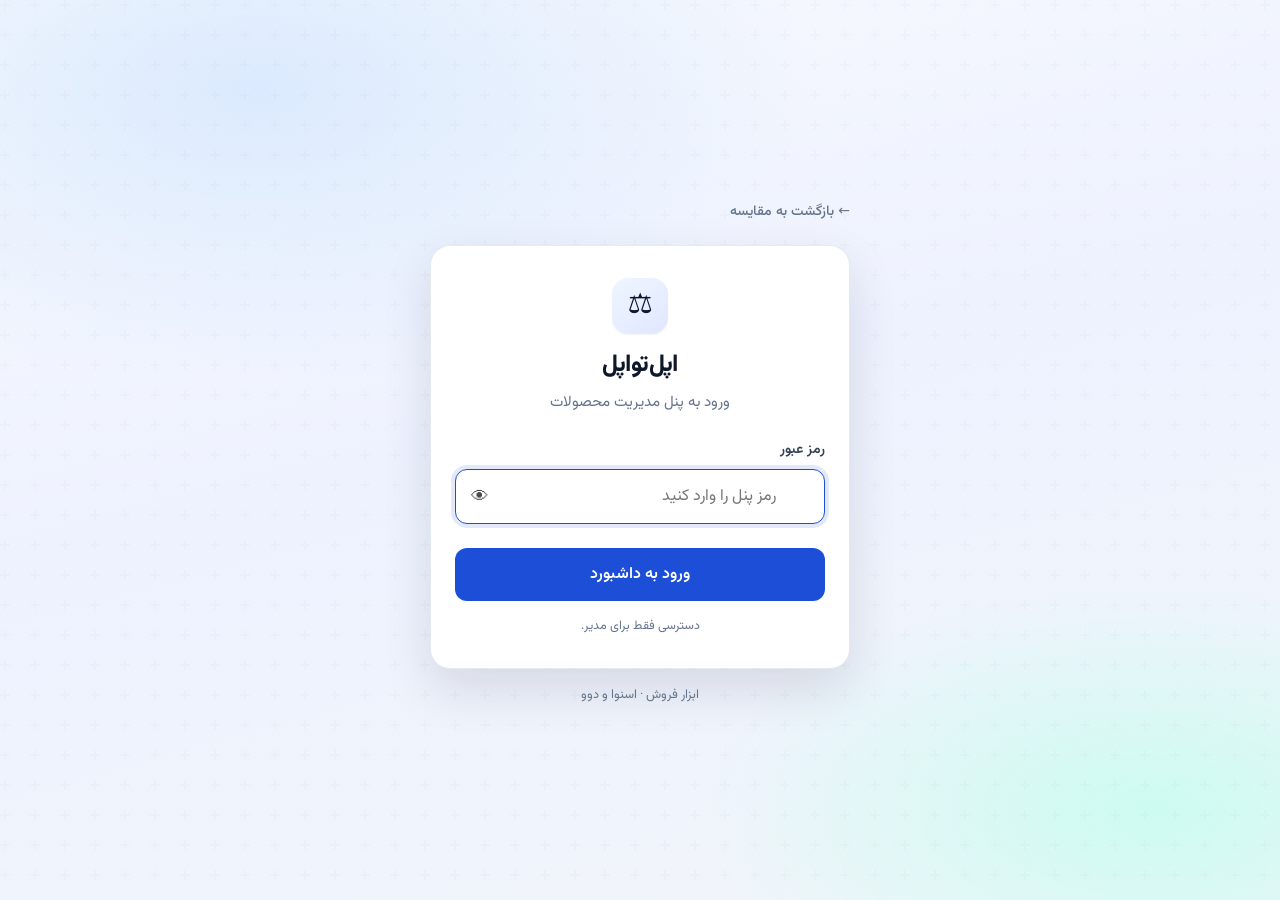
==== commit 1fc89714: "Admin loads business scripts; battle + freshness CSS" ====
--- a/admin.html
+++ b/admin.html
@@ -13,7 +13,7 @@
     <div class="container">
       <div class="logo"><span class="logo-mark" aria-hidden="true">⚖️</span><h1>اپل‌تو‌اپل</h1></div>
       <nav>
-        <a href="index.html">مقایسه</a>
+        <a href="index.html">مقایسه فروش</a>
         <a href="admin.html" class="active">داشبورد</a>
       </nav>
     </div>
@@ -29,21 +29,12 @@
           <h1>اپل‌تو‌اپل</h1>
           <p class="login-subtitle">ورود به پنل مدیریت محصولات</p>
         </div>
-
         <div id="loginError" class="login-alert" role="alert" hidden></div>
-
         <form id="loginForm" class="login-form" onsubmit="event.preventDefault(); tryAdminLogin();">
           <div class="field">
             <label for="adminPassword">رمز عبور</label>
             <div class="field-input">
-              <input
-                type="password"
-                id="adminPassword"
-                name="password"
-                placeholder="رمز پنل را وارد کنید"
-                autocomplete="current-password"
-                autofocus
-              >
+              <input type="password" id="adminPassword" name="password" placeholder="رمز پنل را وارد کنید" autocomplete="current-password" autofocus>
               <button type="button" class="field-toggle" id="togglePwd" aria-label="نمایش رمز" title="نمایش / مخفی">👁</button>
             </div>
           </div>
@@ -52,10 +43,9 @@
             <span class="btn-loading" hidden>در حال ورود…</span>
           </button>
         </form>
-
-        <p class="login-hint">دسترسی فقط برای مدیر. در صورت فراموشی رمز، از بخش Local Storage مرورگر ریست کنید.</p>
+        <p class="login-hint">دسترسی فقط برای مدیر.</p>
       </div>
-      <p class="login-footer">مقایسه شفاف محصولات · اسنوا و دوو</p>
+      <p class="login-footer">ابزار فروش · اسنوا و دوو</p>
     </div>
   </div>
 
@@ -63,7 +53,7 @@
     <div class="admin-header">
       <div>
         <h2>مدیریت محصولات</h2>
-        <p class="admin-lead">افزودن، ویرایش و به‌روزرسانی قیمت رقبا</p>
+        <p class="admin-lead">اسنوا/دوو = محصول ما · بقیه = رقیب (خودکار)</p>
       </div>
       <div class="admin-header-actions">
         <button type="button" class="btn btn-ghost btn-sm" onclick="changeAdminPassword()">تغییر رمز</button>
@@ -71,88 +61,52 @@
         <button type="button" class="btn btn-primary" onclick="openAddModal()">+ افزودن محصول</button>
       </div>
     </div>
-
     <div class="export-box">
-      <p><strong>پشتیبان‌گیری:</strong> برای ماندگار شدن روی گیت‌هاب، Export بگیرید و فایل را جایگزین <code>data/products.json</code> کنید.</p>
+      <p><strong>پشتیبان‌گیری:</strong> Export بگیرید و جایگزین <code>data/products.json</code> کنید.</p>
       <div class="export-actions">
         <button type="button" class="btn btn-success" onclick="exportJSON()">⬇ Export JSON</button>
         <button type="button" class="btn btn-outline" onclick="importJSON()">⬆ Import JSON</button>
         <button type="button" class="btn btn-primary" id="btnRefreshAllPrices" onclick="refreshAllPrices()">🔄 به‌روزرسانی همه قیمت‌ها</button>
       </div>
     </div>
-
     <section class="category-manager" id="categoryManager">
       <div class="cat-manager-header">
         <h3>مدیریت دسته‌بندی‌ها</h3>
         <button type="button" class="btn btn-outline btn-sm" onclick="addNewCategory()">+ دسته جدید</button>
       </div>
-      <p class="cat-manager-hint">تغییر نام، غیرفعال (مخفی در مقایسه) یا حذف. غیرفعال‌کردن محصولات را پاک نمی‌کند.</p>
+      <p class="cat-manager-hint">تغییر نام، غیرفعال یا حذف. غیرفعال‌کردن محصولات را پاک نمی‌کند.</p>
       <div id="categoryList" class="category-list"></div>
     </section>
-
     <div id="productList" class="product-list"></div>
   </main>
 
   <div class="modal-overlay" id="productModal">
     <div class="modal">
-      <div class="modal-header">
-        <h3 id="modalTitle">افزودن محصول</h3>
-        <button type="button" class="modal-close" onclick="closeModal()" aria-label="بستن">×</button>
-      </div>
+      <div class="modal-header"><h3 id="modalTitle">افزودن محصول</h3><button type="button" class="modal-close" onclick="closeModal()" aria-label="بستن">×</button></div>
       <form id="productForm">
         <div class="modal-body">
           <div class="form-group"><label>نام *</label><input type="text" name="name" required></div>
           <div class="form-row">
-            <div class="form-group"><label>برند</label><input type="text" name="brand"></div>
+            <div class="form-group"><label>برند</label><input type="text" name="brand" placeholder="اسنوا / دوو / رقیب"></div>
             <div class="form-group"><label>قیمت</label><input type="number" name="price"></div>
           </div>
           <div class="form-row">
-            <div class="form-group">
-              <label>نوع</label>
-              <select name="type">
-                <option value="own">محصول من</option>
-                <option value="competitor">رقیب</option>
-              </select>
-            </div>
-            <div class="form-group">
-              <label>دسته</label>
-              <div class="inline-field">
-                <select name="category"></select>
-                <button type="button" class="btn btn-outline btn-sm" onclick="addNewCategory()">+</button>
-              </div>
-            </div>
+            <div class="form-group"><label>نوع (پیشنهادی)</label><select name="type"><option value="own">محصول ما</option><option value="competitor">رقیب</option></select></div>
+            <div class="form-group"><label>دسته</label><div class="inline-field"><select name="category"></select><button type="button" class="btn btn-outline btn-sm" onclick="addNewCategory()">+</button></div></div>
           </div>
           <div class="form-group"><label>تصویر</label><input type="url" name="image"></div>
-          <div class="form-group">
-            <label>لینک دیجی‌کالا</label>
-            <div class="inline-field">
-              <input type="url" name="digikalaUrl">
-              <button type="button" class="btn btn-primary btn-sm" onclick="tryFetchDigikala()">دریافت</button>
-            </div>
-          </div>
-          <div class="form-group" id="competitorsSection">
-            <label>رقبا</label>
-            <div id="competitorsSelectContainer" class="competitors-box"></div>
-          </div>
-          <div class="form-group">
-            <label>ویژگی‌ها</label>
-            <div class="features-editor">
-              <div id="featuresContainer"></div>
-              <button type="button" class="btn btn-outline btn-sm" onclick="addFeatureRow()">+ ویژگی</button>
-            </div>
-          </div>
+          <div class="form-group"><label>لینک دیجی‌کالا</label><div class="inline-field"><input type="url" name="digikalaUrl"><button type="button" class="btn btn-primary btn-sm" onclick="tryFetchDigikala()">دریافت</button></div></div>
+          <div class="form-group" id="competitorsSection"><label>رقبا</label><div id="competitorsSelectContainer" class="competitors-box"></div></div>
+          <div class="form-group"><label>ویژگی‌ها</label><div class="features-editor"><div id="featuresContainer"></div><button type="button" class="btn btn-outline btn-sm" onclick="addFeatureRow()">+ ویژگی</button></div></div>
         </div>
-        <div class="modal-footer">
-          <button type="button" class="btn btn-outline" onclick="closeModal()">انصراف</button>
-          <button type="submit" class="btn btn-primary">ذخیره</button>
-        </div>
+        <div class="modal-footer"><button type="button" class="btn btn-outline" onclick="closeModal()">انصراف</button><button type="submit" class="btn btn-primary">ذخیره</button></div>
       </form>
     </div>
   </div>
-
   <div id="toast" class="toast" role="status"></div>
   <script src="js/digikala.js"></script>
-  <script src="js/app-part1.js"></script>
+  <script src="js/app-business-a.js"></script>
+  <script src="js/app-business-b.js"></script>
   <script src="js/app-part2.js"></script>
   <script src="js/admin-auth.js"></script>
 </body>
--- a/css/style.css
+++ b/css/style.css
@@ -1,22 +1,49 @@
 :root {
-  --primary: #2563eb;
-  --primary-dark: #1d4ed8;
-  --success: #16a34a;
+  /* Brand */
+  --primary: #1d4ed8;
+  --primary-dark: #1e3a8a;
+  --primary-soft: #eff6ff;
+  --accent: #0d9488;
+  --success: #059669;
   --danger: #dc2626;
   --warning: #d97706;
-  --bg: #f8fafc;
+
+  /* Surfaces */
+  --bg: #f1f5f9;
+  --bg-elevated: #ffffff;
   --card: #ffffff;
   --text: #0f172a;
+  --text-secondary: #334155;
   --text-muted: #64748b;
   --border: #e2e8f0;
-  --shadow: 0 4px 6px -1px rgb(0 0 0 / 0.07), 0 2px 4px -2px rgb(0 0 0 / 0.05);
+  --border-strong: #cbd5e1;
+
+  /* Elevation */
+  --shadow-sm: 0 1px 2px rgb(15 23 42 / 0.05);
+  --shadow: 0 4px 16px rgb(15 23 42 / 0.07);
+  --shadow-lg: 0 20px 50px rgb(15 23 42 / 0.12);
+
+  /* Shape & type */
+  --radius-sm: 8px;
   --radius: 12px;
+  --radius-lg: 16px;
+  --radius-xl: 20px;
+  --font: 'Vazirmatn', Tahoma, system-ui, sans-serif;
+
+  /* Spacing scale */
+  --space-1: 4px;
+  --space-2: 8px;
+  --space-3: 12px;
+  --space-4: 16px;
+  --space-5: 24px;
+  --space-6: 32px;
+  --space-7: 48px;
 }
 
 * { margin: 0; padding: 0; box-sizing: border-box; }
 
 body {
-  font-family: 'Vazirmatn', Tahoma, sans-serif;
+  font-family: var(--font);
   background: var(--bg);
   color: var(--text);
   line-height: 1.6;
@@ -226,3 +253,228 @@
   .product-item { flex-direction: column; text-align: center; }
   .product-item .actions { justify-content: center; }
 }
+
+/* ========== P0: Design tokens helpers ========== */
+.btn-block { width: 100%; justify-content: center; }
+.btn-lg { padding: 14px 20px; font-size: 1rem; font-weight: 600; border-radius: var(--radius); }
+.btn-ghost {
+  background: transparent;
+  border: 1px solid transparent;
+  color: var(--text-muted);
+}
+.btn-ghost:hover {
+  background: var(--primary-soft);
+  color: var(--primary);
+}
+.btn:disabled {
+  opacity: 0.65;
+  cursor: not-allowed;
+}
+
+.inline-field {
+  display: flex;
+  gap: 8px;
+  align-items: center;
+}
+.inline-field select,
+.inline-field input { flex: 1; }
+
+.admin-lead {
+  margin: 4px 0 0;
+  font-size: 0.9rem;
+  color: var(--text-muted);
+  font-weight: 400;
+}
+.admin-header-actions {
+  display: flex;
+  gap: 8px;
+  flex-wrap: wrap;
+  align-items: center;
+}
+
+/* ========== P0: Admin lock — hide chrome before login ========== */
+body.admin-locked .admin-header-nav {
+  display: none !important;
+}
+body.admin-locked {
+  overflow: hidden;
+}
+body.admin-authed .login-screen {
+  display: none !important;
+}
+
+/* ========== P0: Login screen ========== */
+.login-screen {
+  position: relative;
+  min-height: 100vh;
+  display: flex;
+  align-items: center;
+  justify-content: center;
+  padding: var(--space-5);
+  isolation: isolate;
+}
+
+.login-bg {
+  position: absolute;
+  inset: 0;
+  z-index: -1;
+  background:
+    radial-gradient(ellipse 80% 60% at 20% 10%, #dbeafe 0%, transparent 55%),
+    radial-gradient(ellipse 70% 50% at 90% 90%, #ccfbf1 0%, transparent 50%),
+    linear-gradient(165deg, #f8fafc 0%, #eef2ff 45%, #f1f5f9 100%);
+}
+.login-bg::after {
+  content: '';
+  position: absolute;
+  inset: 0;
+  background-image: url("data:image/svg+xml,%3Csvg width='60' height='60' viewBox='0 0 60 60' xmlns='http://www.w3.org/2000/svg'%3E%3Cg fill='none' fill-rule='evenodd'%3E%3Cg fill='%2394a3b8' fill-opacity='0.06'%3E%3Cpath d='M36 34v-4h-2v4h-4v2h4v4h2v-4h4v-2h-4zm0-30V0h-2v4h-4v2h4v4h2V6h4V4h-4zM6 34v-4H4v4H0v2h4v4h2v-4h4v-2H6zM6 4V0H4v4H0v2h4v4h2V6h4V4H6z'/%3E%3C/g%3E%3C/g%3E%3C/svg%3E");
+  opacity: 0.9;
+}
+
+.login-shell {
+  width: 100%;
+  max-width: 420px;
+  display: flex;
+  flex-direction: column;
+  gap: var(--space-4);
+}
+
+.login-back {
+  align-self: flex-start;
+  font-size: 0.875rem;
+  color: var(--text-muted);
+  text-decoration: none;
+  font-weight: 500;
+  padding: 6px 0;
+  transition: color 0.15s;
+}
+.login-back:hover { color: var(--primary); }
+
+.login-card {
+  background: var(--card);
+  border: 1px solid rgb(226 232 240 / 0.9);
+  border-radius: var(--radius-xl);
+  box-shadow: var(--shadow-lg);
+  padding: var(--space-6) var(--space-5);
+  animation: loginIn 0.45s ease-out;
+}
+
+@keyframes loginIn {
+  from { opacity: 0; transform: translateY(12px); }
+  to { opacity: 1; transform: translateY(0); }
+}
+
+.login-brand {
+  text-align: center;
+  margin-bottom: var(--space-5);
+}
+.login-logo {
+  width: 56px;
+  height: 56px;
+  margin: 0 auto 12px;
+  display: flex;
+  align-items: center;
+  justify-content: center;
+  font-size: 1.75rem;
+  background: linear-gradient(145deg, var(--primary-soft), #e0e7ff);
+  border-radius: 16px;
+  box-shadow: var(--shadow-sm);
+}
+.login-brand h1 {
+  font-size: 1.5rem;
+  font-weight: 800;
+  color: var(--text);
+  letter-spacing: -0.02em;
+  margin: 0 0 6px;
+}
+.login-subtitle {
+  margin: 0;
+  font-size: 0.95rem;
+  color: var(--text-muted);
+}
+
+.login-alert {
+  background: #fef2f2;
+  color: #991b1b;
+  border: 1px solid #fecaca;
+  border-radius: var(--radius-sm);
+  padding: 10px 14px;
+  font-size: 0.875rem;
+  margin-bottom: var(--space-4);
+  font-weight: 500;
+}
+.login-alert[hidden] { display: none !important; }
+
+.login-form .field {
+  margin-bottom: var(--space-5);
+}
+.login-form .field label {
+  display: block;
+  font-size: 0.875rem;
+  font-weight: 600;
+  color: var(--text-secondary);
+  margin-bottom: 8px;
+}
+.field-input {
+  position: relative;
+  display: flex;
+  align-items: center;
+}
+.field-input input {
+  width: 100%;
+  padding: 14px 48px 14px 14px;
+  border: 1.5px solid var(--border);
+  border-radius: var(--radius);
+  font-family: inherit;
+  font-size: 1rem;
+  background: #fff;
+  transition: border-color 0.15s, box-shadow 0.15s;
+}
+.field-input input:focus {
+  outline: none;
+  border-color: var(--primary);
+  box-shadow: 0 0 0 4px rgb(29 78 216 / 0.12);
+}
+.field-toggle {
+  position: absolute;
+  left: 8px;
+  top: 50%;
+  transform: translateY(-50%);
+  border: none;
+  background: transparent;
+  cursor: pointer;
+  font-size: 1.1rem;
+  padding: 6px 8px;
+  border-radius: 6px;
+  line-height: 1;
+  opacity: 0.7;
+}
+.field-toggle:hover { opacity: 1; background: #f1f5f9; }
+
+.login-hint {
+  margin: var(--space-4) 0 0;
+  font-size: 0.78rem;
+  color: var(--text-muted);
+  text-align: center;
+  line-height: 1.5;
+}
+
+.login-footer {
+  text-align: center;
+  font-size: 0.8rem;
+  color: var(--text-muted);
+  margin: 0;
+}
+
+.logo-mark {
+  font-size: 1.5rem;
+  line-height: 1;
+}
+.admin-main {
+  padding-bottom: var(--space-7);
+}
+
+@media (max-width: 480px) {
+  .login-card { padding: var(--space-5) var(--space-4); }
+  .login-brand h1 { font-size: 1.35rem; }
+}
